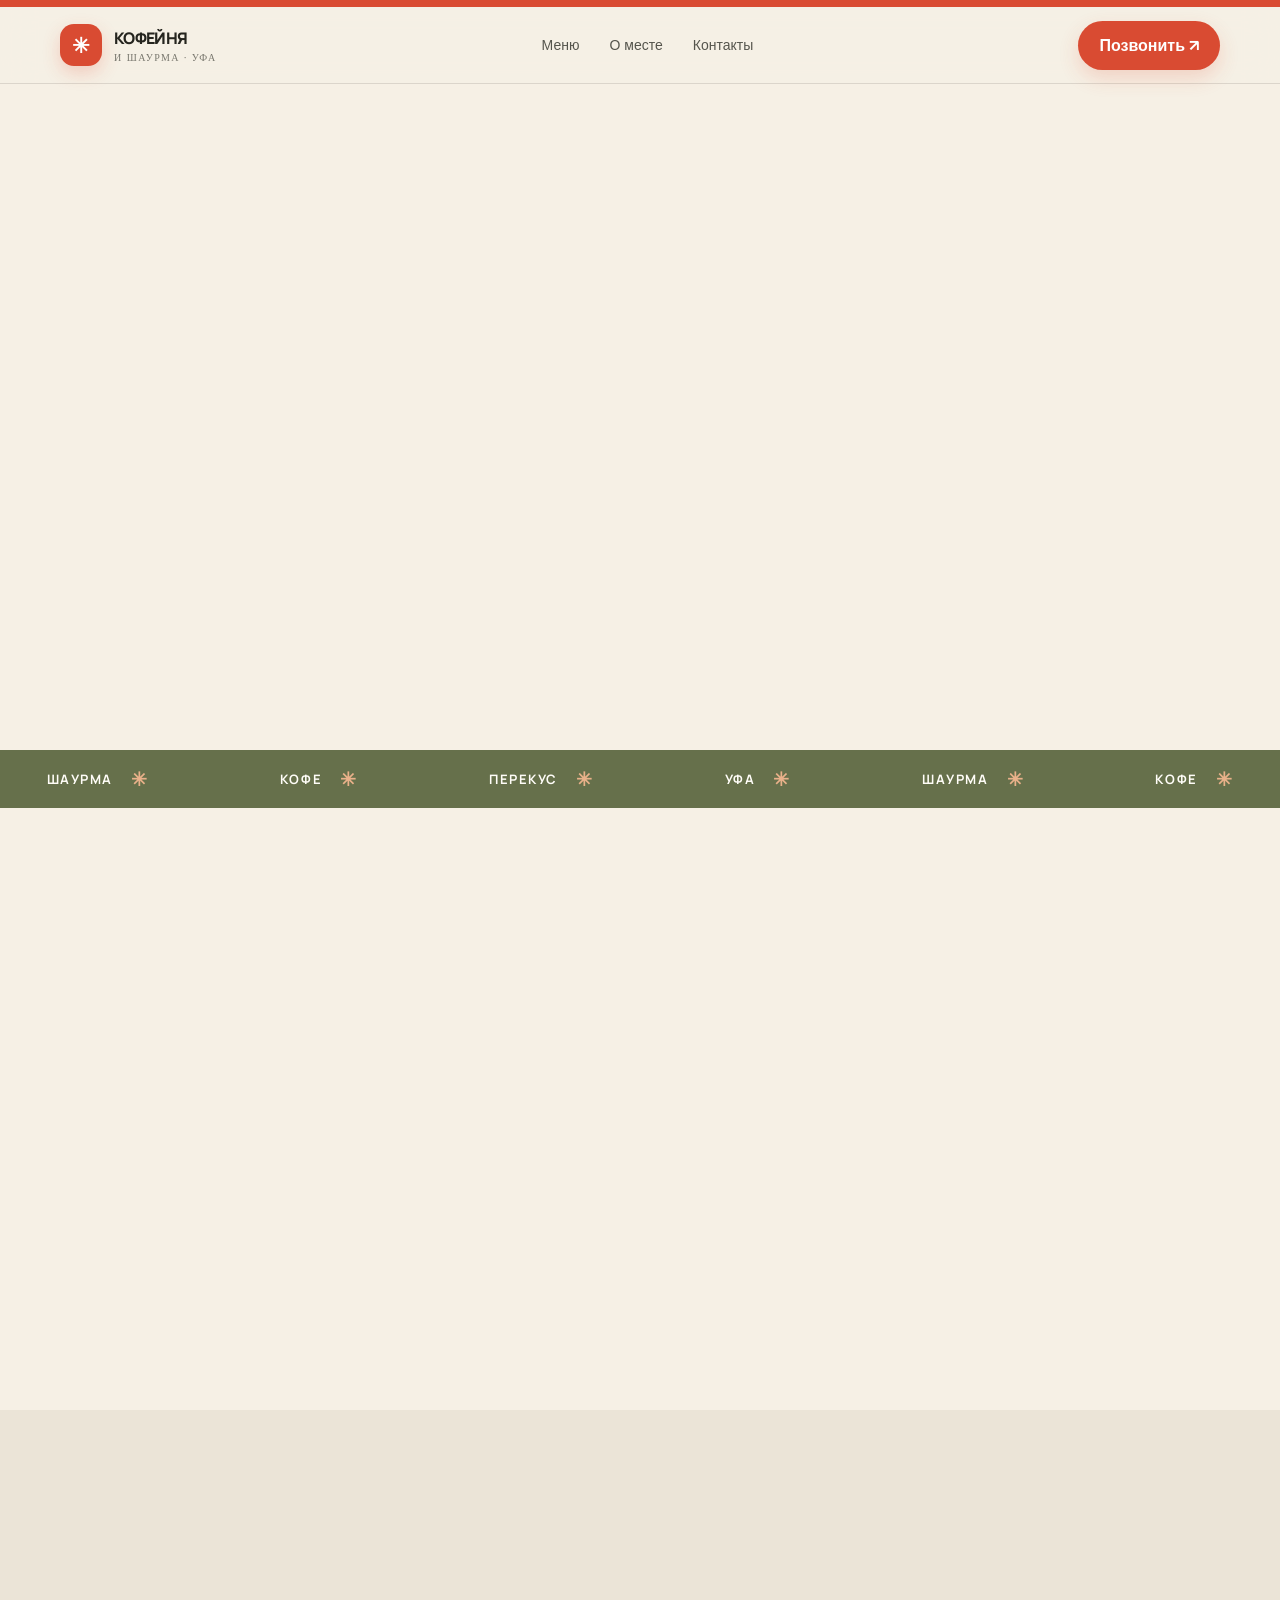
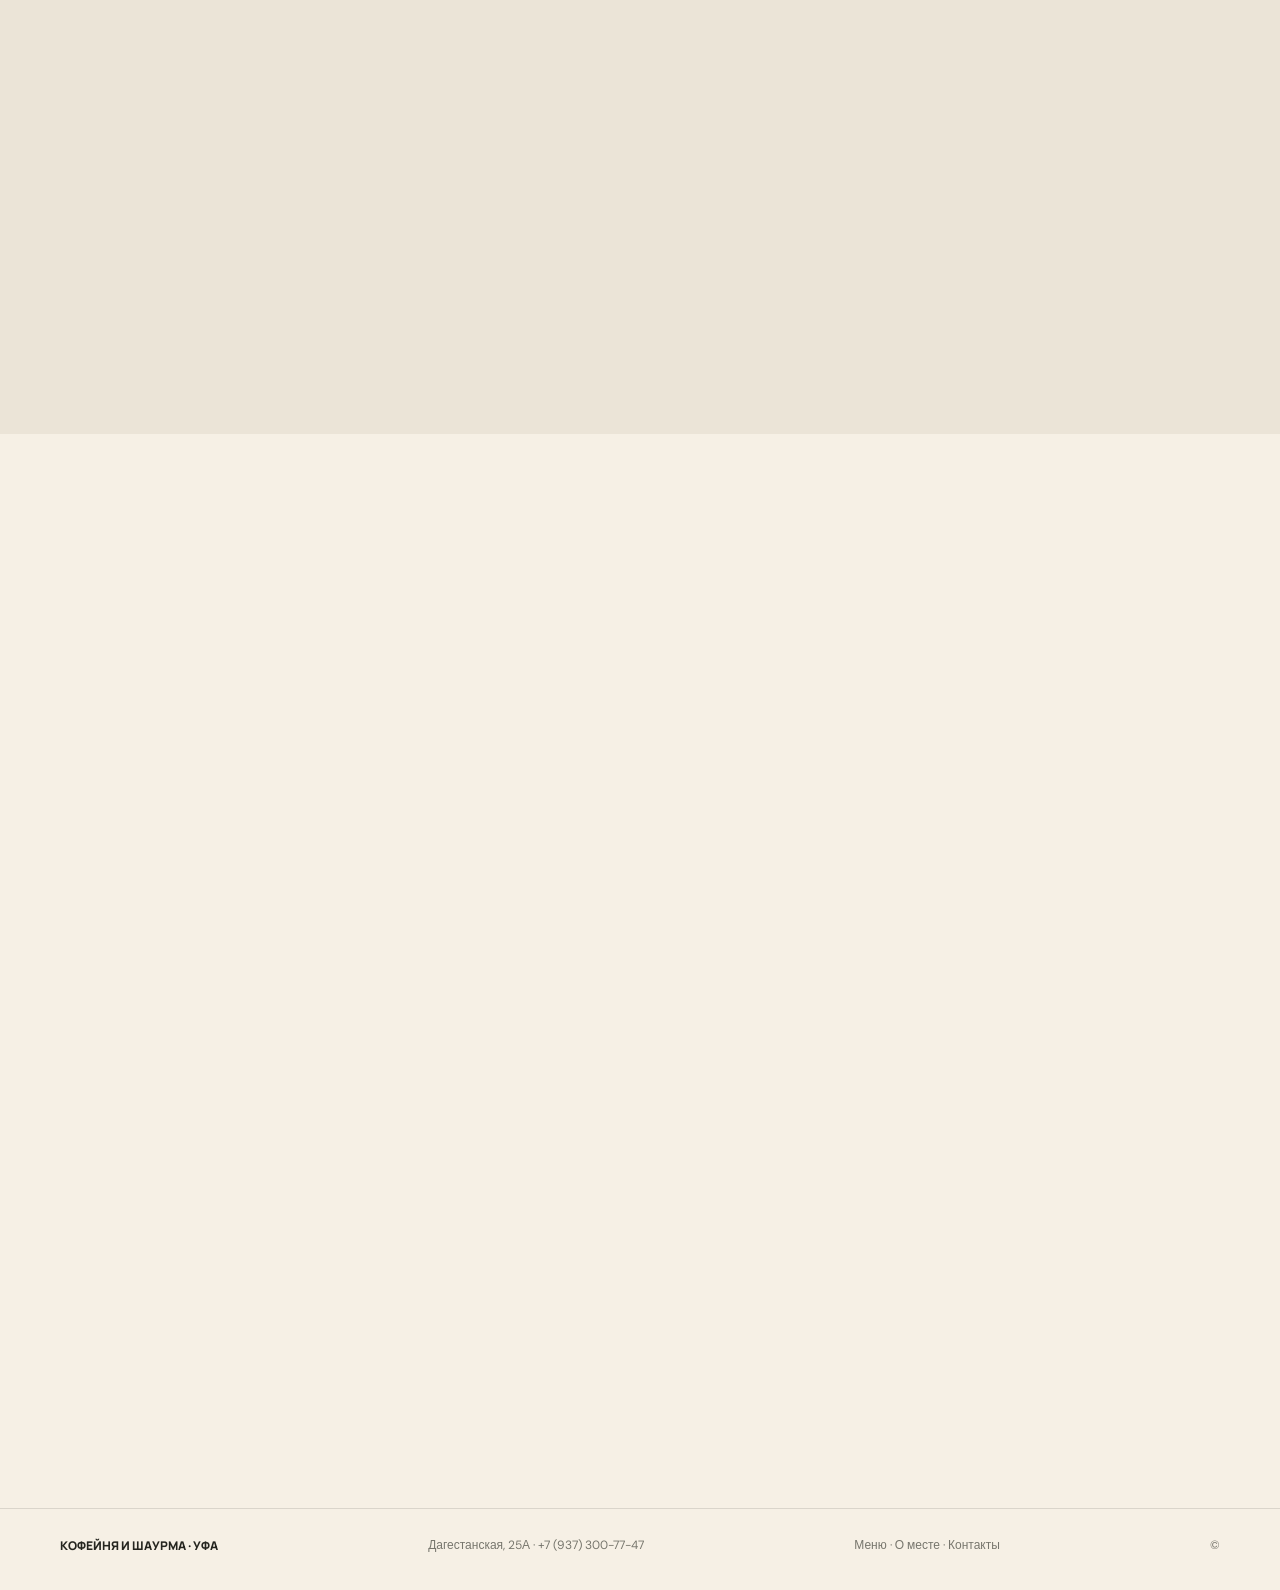
==== index.html @ 4c144374 "Polish homepage navigation and reveal fallback" ====
<!doctype html>
<html lang="ru">
<head>
  <meta charset="utf-8">
  <meta name="viewport" content="width=device-width, initial-scale=1">
  <meta name="theme-color" content="#f6f0e5">
  <meta name="description" content="Кофейня и шаурма в Уфе — Дагестанская улица, 25А. Позвоните, чтобы уточнить меню и сделать заказ.">
  <title>Кофейня и шаурма — Уфа</title>
  <link rel="preconnect" href="https://fonts.googleapis.com">
  <link rel="preconnect" href="https://fonts.gstatic.com" crossorigin>
  <link href="https://fonts.googleapis.com/css2?family=DM+Sans:wght@400;500;600;700&family=Manrope:wght@400;500;600;700;800&display=swap" rel="stylesheet">
  <style>
    :root{--paper:#f6f0e5;--ink:#25251f;--muted:#77766d;--tomato:#d94b32;--tomato-dark:#b93625;--olive:#66704b;--line:rgba(37,37,31,.13);--white:#fffdf8;--shadow:0 24px 70px rgba(48,38,25,.12)}
    *{box-sizing:border-box}html{scroll-behavior:smooth;scroll-padding-top:90px}body{margin:0;background:var(--paper);color:var(--ink);font-family:'DM Sans',sans-serif}a{color:inherit;text-decoration:none}button{font:inherit}.wrap{width:min(1160px,calc(100% - 44px));margin:auto}
    .topline{height:7px;background:var(--tomato)}header{position:sticky;top:0;z-index:20;background:rgba(246,240,229,.9);backdrop-filter:blur(16px);border-bottom:1px solid var(--line)}
    .nav{height:76px;display:flex;align-items:center;justify-content:space-between;gap:24px}.brand{display:flex;align-items:center;gap:12px;font-family:Manrope,sans-serif;font-weight:800;letter-spacing:-.04em}.brandmark{width:42px;height:42px;border-radius:14px;background:var(--tomato);display:grid;place-items:center;color:white;font-size:21px;box-shadow:0 7px 18px #d94b3238}.brand small{display:block;color:var(--muted);font:500 10px 'DM Sans';letter-spacing:.13em;text-transform:uppercase;margin-top:2px}.links{display:flex;gap:30px;color:#55554d;font-size:14px}.links a:hover{color:var(--tomato)}.nav-cta,.btn{display:inline-flex;align-items:center;justify-content:center;gap:10px;border:0;border-radius:999px;background:var(--tomato);color:white;padding:14px 21px;font-weight:700;transition:transform .25s,background .25s,box-shadow .25s;box-shadow:0 8px 20px #d94b3230}.nav-cta:hover,.btn:hover{transform:translateY(-3px);background:var(--tomato-dark);box-shadow:0 13px 26px #d94b3240}
    .hero{padding:76px 0 80px;overflow:hidden}.hero-grid{display:grid;grid-template-columns:1.02fr .98fr;align-items:center;gap:52px}.eyebrow{display:inline-flex;align-items:center;gap:9px;color:var(--olive);font-size:12px;font-weight:700;letter-spacing:.16em;text-transform:uppercase}.eyebrow:before{content:'';width:24px;height:2px;background:var(--olive)}h1,h2,h3{font-family:Manrope,sans-serif;letter-spacing:-.055em}h1{font-size:clamp(46px,6.2vw,78px);line-height:.99;margin:22px 0 22px;max-width:620px}h1 em{font-style:normal;color:var(--tomato)}.lead{font-size:18px;line-height:1.7;color:#68675e;max-width:480px}.hero-actions{display:flex;align-items:center;gap:18px;margin-top:30px;flex-wrap:wrap}.text-link{font-weight:700;border-bottom:1px solid var(--ink);padding:7px 0}.hero-note{display:flex;align-items:center;gap:10px;margin-top:34px;color:var(--muted);font-size:12px}.hero-note span{width:7px;height:7px;background:var(--olive);border-radius:50%}
    .hero-art{position:relative;min-height:510px}.hero-photo{position:absolute;inset:10px 24px 26px 30px;border-radius:42% 42% 25px 25px;overflow:hidden;background:#d9c4a4;box-shadow:var(--shadow)}.hero-photo img{width:100%;height:100%;object-fit:cover;display:block}.photo-overlay{position:absolute;inset:0;background:linear-gradient(180deg,transparent 58%,rgba(30,25,18,.48))}.photo-label{position:absolute;bottom:28px;left:30px;color:white;font-family:Manrope;font-size:22px;font-weight:800}.stamp{position:absolute;right:0;top:38px;width:118px;height:118px;border-radius:50%;background:var(--olive);color:white;display:grid;place-items:center;text-align:center;font-size:12px;line-height:1.35;font-weight:700;transform:rotate(9deg);box-shadow:0 12px 30px #66704b45}.scribble{position:absolute;left:0;bottom:4px;width:130px;height:130px;border:1px solid #d94b3270;border-radius:50%;display:grid;place-items:center;color:var(--tomato);font-family:Manrope;font-size:35px;transform:rotate(-14deg)}
    .ticker{background:var(--olive);color:#fffdf8;overflow:hidden;white-space:nowrap;padding:16px 0;font-family:Manrope;font-size:13px;font-weight:700;letter-spacing:.12em;text-transform:uppercase}.ticker-track{display:flex;justify-content:space-around;gap:38px}.ticker span{display:inline-flex;align-items:center;gap:18px}.ticker b{color:#e9b18a;font-size:19px}
    section{padding:92px 0}.section-head{display:flex;justify-content:space-between;align-items:end;gap:30px;margin-bottom:38px}.section-head h2{font-size:clamp(34px,4vw,52px);line-height:1.05;margin:14px 0 0}.section-head p{max-width:350px;color:var(--muted);line-height:1.65;margin:0}
    .menu-grid{display:grid;grid-template-columns:repeat(3,1fr);gap:18px}.menu-card{background:var(--white);border:1px solid var(--line);border-radius:22px;padding:27px;min-height:235px;position:relative;overflow:hidden;transition:transform .25s,box-shadow .25s}.menu-card:hover{transform:translateY(-6px);box-shadow:var(--shadow)}.menu-icon{width:54px;height:54px;border-radius:18px;display:grid;place-items:center;background:#f3e5d4;color:var(--tomato);font-size:25px}.menu-card:nth-child(2) .menu-icon{background:#e8eadc;color:var(--olive)}.menu-card:nth-child(3) .menu-icon{background:#f5e1d9}.menu-card h3{font-size:24px;margin:23px 0 8px}.menu-card p{color:var(--muted);font-size:14px;line-height:1.6;margin:0;max-width:260px}.menu-card .arrow{position:absolute;right:25px;bottom:25px;color:var(--tomato);font-size:22px}
    .story{background:#ebe4d7}.story-grid{display:grid;grid-template-columns:.9fr 1.1fr;gap:70px;align-items:center}.story-visual{height:440px;position:relative}.story-visual img{width:100%;height:100%;object-fit:cover;border-radius:26px;box-shadow:var(--shadow)}.story-tag{position:absolute;bottom:-18px;right:-18px;background:var(--tomato);color:white;border-radius:18px;padding:19px 22px;font-family:Manrope;font-weight:800;font-size:15px;max-width:190px}.story-copy h2{font-size:clamp(34px,4vw,52px);line-height:1.06;margin:16px 0}.story-copy p{color:#6e6b61;line-height:1.8;font-size:16px}.feature-list{display:grid;grid-template-columns:1fr 1fr;gap:14px;margin-top:28px}.feature{display:flex;gap:10px;align-items:center;font-size:13px;font-weight:700}.feature i{font-style:normal;color:var(--olive);font-size:19px}
    .visit-grid{display:grid;grid-template-columns:1fr 1fr;gap:20px}.visit-card{background:var(--white);border:1px solid var(--line);border-radius:24px;padding:34px}.visit-card h3{font-size:27px;margin:0 0 23px}.contact-line{display:flex;gap:15px;padding:16px 0;border-top:1px solid var(--line);align-items:flex-start}.contact-icon{width:40px;height:40px;border-radius:13px;background:#f3e5d4;display:grid;place-items:center;color:var(--tomato);flex:none}.contact-line small{display:block;color:var(--muted);font-size:11px;text-transform:uppercase;letter-spacing:.12em;margin-bottom:5px}.contact-line strong{font-size:16px}.map-card{background:#e3e1d5;border-radius:24px;min-height:330px;position:relative;overflow:hidden;display:flex;align-items:center;justify-content:center;text-align:center;padding:30px;background-image:linear-gradient(35deg,transparent 48%,#c9cbb9 49%,#c9cbb9 51%,transparent 52%),linear-gradient(120deg,transparent 47%,#c9cbb9 48%,#c9cbb9 50%,transparent 51%);background-size:120px 120px}.map-pin{width:64px;height:64px;border-radius:22px;background:var(--tomato);color:white;display:grid;place-items:center;font-size:27px;margin:0 auto 15px;box-shadow:0 10px 25px #d94b3240}.map-inner{background:#f6f0e5ed;border:1px solid #fff;border-radius:22px;padding:25px;max-width:320px;box-shadow:var(--shadow)}.map-inner p{color:var(--muted);line-height:1.55;font-size:13px}
    .final-cta{padding:0 0 92px}.cta-panel{background:var(--tomato);color:white;border-radius:30px;padding:54px;display:flex;align-items:center;justify-content:space-between;gap:30px;overflow:hidden;position:relative}.cta-panel:after{content:'✳';position:absolute;right:31%;top:-85px;font-size:250px;opacity:.12}.cta-panel h2{font-size:clamp(32px,4vw,48px);line-height:1.05;margin:0 0 12px;max-width:560px}.cta-panel p{margin:0;color:#ffe1d8;line-height:1.6}.cta-panel .btn{background:var(--paper);color:var(--ink);box-shadow:none;white-space:nowrap;position:relative;z-index:1}.cta-panel .btn:hover{background:white}
    footer{border-top:1px solid var(--line);padding:28px 0 36px;color:var(--muted);font-size:12px}.footer-row{display:flex;justify-content:space-between;gap:20px;align-items:center}.footer-brand{font-family:Manrope;font-weight:800;color:var(--ink)}
    .reveal{opacity:0;transform:translateY(22px);transition:opacity .7s ease,transform .7s cubic-bezier(.2,.7,.2,1)}.reveal.visible{opacity:1;transform:none}
    @media(max-width:850px){.links{display:none}.hero{padding:50px 0}.hero-grid,.story-grid{grid-template-columns:1fr;gap:34px}.hero-art{min-height:430px}.hero-photo{inset:0 22px 20px}.stamp{right:0}.story-visual{height:350px;margin-right:18px}.section-head{align-items:flex-start;flex-direction:column}.menu-grid{grid-template-columns:1fr 1fr}.visit-grid{grid-template-columns:1fr}.cta-panel{padding:38px;align-items:flex-start;flex-direction:column}}
    @media(max-width:540px){.wrap{width:min(100% - 30px,1160px)}.nav{height:66px}.brandmark{width:38px;height:38px}.nav-cta{padding:11px 15px;font-size:12px}.hero{padding:42px 0 54px}h1{font-size:48px}.lead{font-size:16px}.hero-art{min-height:340px}.stamp{width:90px;height:90px;font-size:10px}.scribble{width:90px;height:90px;font-size:27px}.ticker-track{justify-content:flex-start;padding-left:20px}.ticker span{margin-right:28px}section{padding:66px 0}.menu-grid{grid-template-columns:1fr}.menu-card{min-height:205px}.story-visual{height:290px}.feature-list{grid-template-columns:1fr}.visit-card{padding:25px}.cta-panel{padding:30px 24px}.footer-row{align-items:flex-start;flex-direction:column}}
    @media(prefers-reduced-motion:reduce){html{scroll-behavior:auto}*,*:before,*:after{transition:none!important;animation:none!important}.reveal{opacity:1;transform:none}}
  </style>
</head>
<body>
  <div class="topline"></div>
  <header>
    <div class="wrap nav">
      <a class="brand" href="#top" aria-label="На главную"><span class="brandmark">✳</span><span>КОФЕЙНЯ<br><small>и шаурма · Уфа</small></span></a>
      <nav class="links" aria-label="Основная навигация"><a href="menu.html">Меню</a><a href="about.html">О месте</a><a href="contacts.html">Контакты</a></nav>
      <a class="nav-cta" href="tel:+79373007747">Позвонить ↗</a>
    </div>
  </header>
  <main id="top">
    <section class="hero">
      <div class="wrap hero-grid">
        <div class="reveal">
          <span class="eyebrow">Уфа · Дагестанская, 25А</span>
          <h1>Горячая шаурма.<br><em>Любимый</em> кофе.</h1>
          <p class="lead">Место, куда можно заглянуть за сытным перекусом и чашкой кофе. Заглядывайте по пути — будем рады вам.</p>
          <div class="hero-actions"><a class="btn" href="tel:+79373007747">Связаться с нами <span>↗</span></a><a class="text-link" href="#contacts">Как нас найти</a></div>
          <div class="hero-note"><span></span> Дагестанская улица, 25А · Уфа</div>
        </div>
        <div class="hero-art reveal">
          <div class="hero-photo"><img src="https://images.unsplash.com/photo-1529006557810-274b9b2fc783?auto=format&fit=crop&w=1100&q=85" alt="Шаурма с овощами и соусом" fetchpriority="high"><div class="photo-overlay"></div><div class="photo-label">Вкусный перерыв начинается здесь</div></div>
          <div class="stamp">ЗАГЛЯНИТЕ<br>НА ПЕРЕКУС<br>✳</div><div class="scribble">ммм!</div>
        </div>
      </div>
    </section>
    <div class="ticker"><div class="ticker-track"><span>Шаурма <b>✳</b></span><span>Кофе <b>✳</b></span><span>Перекус <b>✳</b></span><span>Уфа <b>✳</b></span><span>Шаурма <b>✳</b></span><span>Кофе <b>✳</b></span></div></div>
    <section id="menu">
      <div class="wrap">
        <div class="section-head reveal"><div><span class="eyebrow">Что найдёте у нас</span><h2>Для вкусной<br>паузы в дне</h2></div><p>Здесь можно познакомиться с основными направлениями. Актуальное меню и цены лучше уточнить по телефону.</p></div>
        <div class="menu-grid">
          <article class="menu-card reveal"><div class="menu-icon">🌯</div><h3>Шаурма</h3><p>Сытный перекус, когда хочется чего-то горячего и основательного.</p><span class="arrow">↗</span></article>
          <article class="menu-card reveal"><div class="menu-icon">☕</div><h3>Кофе</h3><p>Кофейная пауза по дороге на работу, учёбу или домой.</p><span class="arrow">↗</span></article>
          <article class="menu-card reveal"><div class="menu-icon">🥤</div><h3>Напитки</h3><p>Дополните перекус напитком. Наличие и ассортимент уточняйте.</p><span class="arrow">↗</span></article>
        </div>
      </div>
    </section>
    <section class="story" id="about">
      <div class="wrap story-grid">
        <div class="story-visual reveal"><img src="https://images.unsplash.com/photo-1495474472287-4d71bcdd2085?auto=format&fit=crop&w=1000&q=85" alt="Кофе и уютная кофейная атмосфера" loading="lazy"><div class="story-tag">Небольшая пауза — большое удовольствие</div></div>
        <div class="story-copy reveal"><span class="eyebrow">Рядом с вами</span><h2>Забегайте<br>на минутку</h2><p>Мы находимся на Дагестанской улице в Уфе. Можно позвонить заранее, уточнить наличие блюд и напитков, а затем заглянуть за заказом.</p><div class="feature-list"><div class="feature"><i>✳</i> Удобное расположение</div><div class="feature"><i>✳</i> Шаурма и кофе</div><div class="feature"><i>✳</i> Можно позвонить</div><div class="feature"><i>✳</i> Уфа, Дагестанская</div></div></div>
      </div>
    </section>
    <section id="contacts">
      <div class="wrap">
        <div class="section-head reveal"><div><span class="eyebrow">Ждём вас</span><h2>Найти нас<br>несложно</h2></div><p>Сохраните адрес или позвоните — подскажем по меню и ответим на вопросы.</p></div>
        <div class="visit-grid">
          <div class="visit-card reveal"><h3>Контакты</h3>
            <div class="contact-line"><div class="contact-icon">⌖</div><div><small>Адрес</small><strong>Уфа, ул. Дагестанская, 25А</strong></div></div>
            <div class="contact-line"><div class="contact-icon">☎</div><div><small>Телефон</small><strong><a href="tel:+79373007747">+7 (937) 300-77-47</a></strong></div></div>
            <div class="contact-line"><div class="contact-icon">◷</div><div><small>График работы</small><strong>Уточняйте по телефону</strong></div></div>
            <a class="btn" style="margin-top:22px" href="tel:+79373007747">Позвонить сейчас ↗</a>
          </div>
          <div class="map-card reveal"><div class="map-inner"><div class="map-pin">⌖</div><h3 style="margin:0;font:800 21px Manrope">Мы на Дагестанской</h3><p>Уфа, улица Дагестанская, 25А</p><a class="text-link" href="https://yandex.ru/maps/?text=%D0%A3%D1%84%D0%B0%2C%20%D1%83%D0%BB%D0%B8%D1%86%D0%B0%20%D0%94%D0%B0%D0%B3%D0%B5%D1%81%D1%82%D0%B0%D0%BD%D1%81%D0%BA%D0%B0%D1%8F%2C%2025%D0%90" target="_blank" rel="noopener">Построить маршрут ↗</a></div></div>
        </div>
      </div>
    </section>
    <div class="final-cta"><div class="wrap"><div class="cta-panel reveal"><div><h2>Будем рады видеть вас!</h2><p>Позвоните, чтобы уточнить меню и детали заказа.</p></div><a class="btn" href="tel:+79373007747">+7 (937) 300-77-47 ↗</a></div></div></div>
  </main>
  <footer><div class="wrap footer-row"><div class="footer-brand">КОФЕЙНЯ И ШАУРМА · УФА</div><div>Дагестанская, 25А · <a href="tel:+79373007747">+7 (937) 300-77-47</a></div><div><a href="menu.html">Меню</a> · <a href="about.html">О месте</a> · <a href="contacts.html">Контакты</a></div><div>© <span id="year"></span></div></div></footer>
  <script>
    document.getElementById('year').textContent = new Date().getFullYear();
    if (!('IntersectionObserver' in window)) document.querySelectorAll('.reveal').forEach(el=>el.classList.add('visible'));
    const observer = 'IntersectionObserver' in window ? new IntersectionObserver(entries => entries.forEach(entry => { if(entry.isIntersecting){entry.target.classList.add('visible');observer.unobserve(entry.target)}}),{threshold:.12});
    document.querySelectorAll('.reveal').forEach(el=>observer.observe(el));
  </script>
</body>
</html>
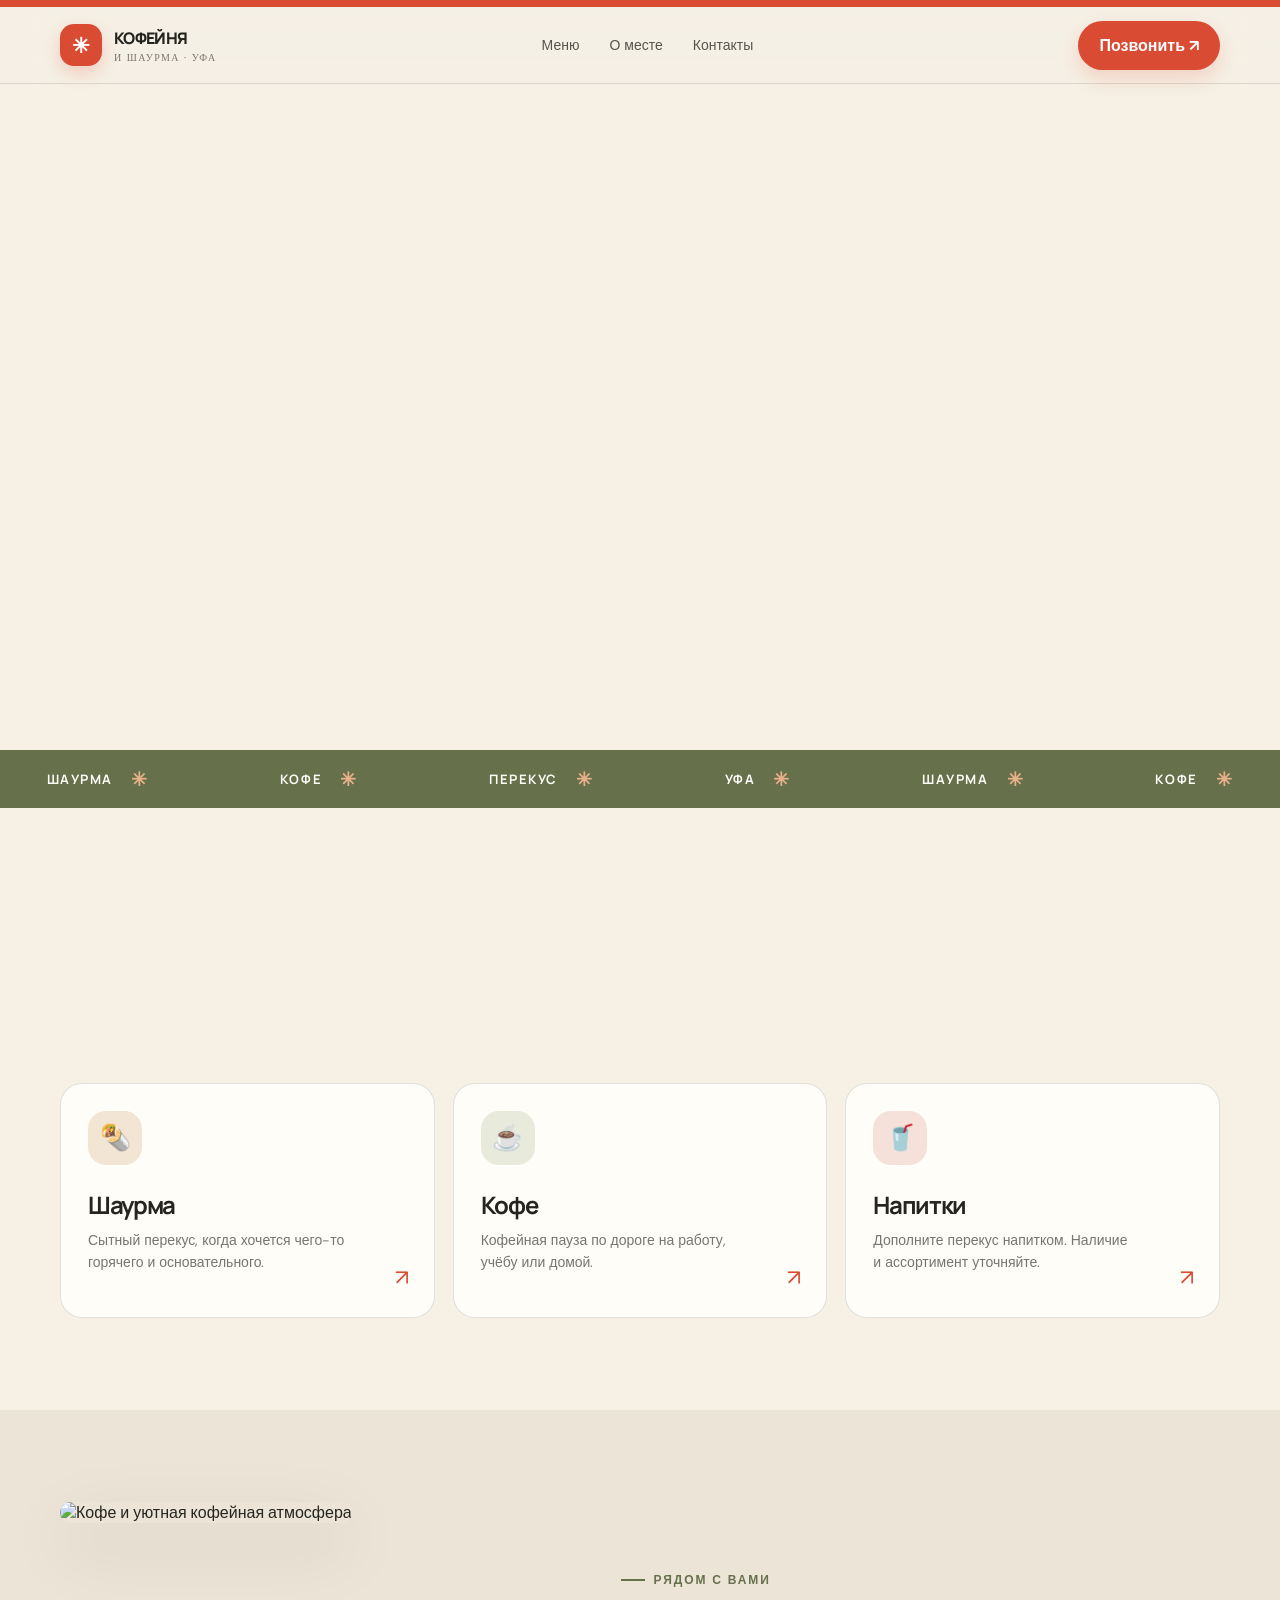
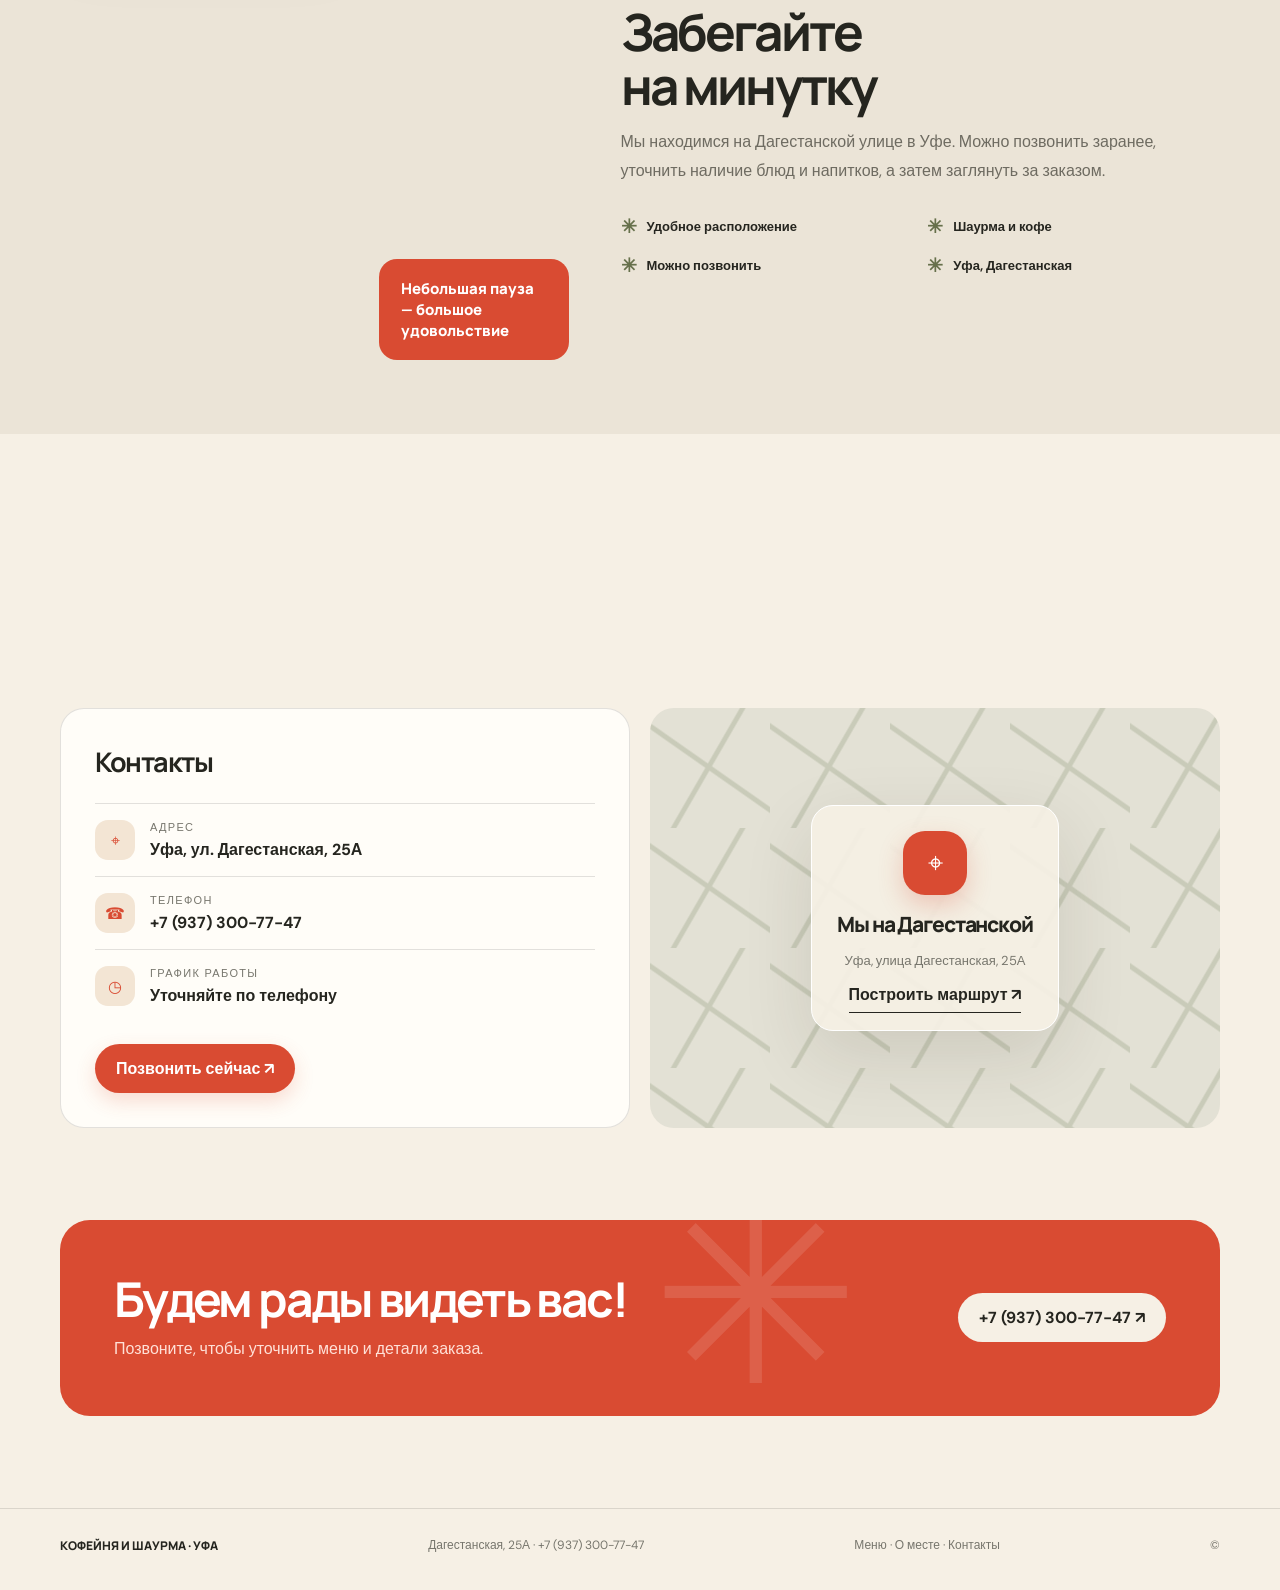
==== commit 0f83755d: "Polish page motion and interactions" ====
--- a/index.html
+++ b/index.html
@@ -3,7 +3,7 @@
 <head>
   <meta charset="utf-8">
   <meta name="viewport" content="width=device-width, initial-scale=1">
-  <meta name="theme-color" content="#f6f0e5">
+  <meta name="theme-color" content="#f6f0e5"><link rel="icon" type="image/svg+xml" href="favicon.svg">
   <meta name="description" content="Кофейня и шаурма в Уфе — Дагестанская улица, 25А. Позвоните, чтобы уточнить меню и сделать заказ.">
   <title>Кофейня и шаурма — Уфа</title>
   <link rel="preconnect" href="https://fonts.googleapis.com">
@@ -28,7 +28,7 @@
     @media(max-width:540px){.wrap{width:min(100% - 30px,1160px)}.nav{height:66px}.brandmark{width:38px;height:38px}.nav-cta{padding:11px 15px;font-size:12px}.hero{padding:42px 0 54px}h1{font-size:48px}.lead{font-size:16px}.hero-art{min-height:340px}.stamp{width:90px;height:90px;font-size:10px}.scribble{width:90px;height:90px;font-size:27px}.ticker-track{justify-content:flex-start;padding-left:20px}.ticker span{margin-right:28px}section{padding:66px 0}.menu-grid{grid-template-columns:1fr}.menu-card{min-height:205px}.story-visual{height:290px}.feature-list{grid-template-columns:1fr}.visit-card{padding:25px}.cta-panel{padding:30px 24px}.footer-row{align-items:flex-start;flex-direction:column}}
     @media(prefers-reduced-motion:reduce){html{scroll-behavior:auto}*,*:before,*:after{transition:none!important;animation:none!important}.reveal{opacity:1;transform:none}}
   </style>
-</head>
+<style>.reading-progress{position:fixed;z-index:100;left:0;top:0;width:100%;height:3px;background:var(--tomato);transform:scaleX(0);transform-origin:left center;pointer-events:none}.motion-reveal{opacity:0;transform:translateY(26px);transition:opacity .85s cubic-bezier(.2,.7,.2,1),transform .85s cubic-bezier(.2,.7,.2,1)}.motion-reveal.motion-in{opacity:1;transform:translateY(0)}.menu-card,.visit-card,.info-panel{transform:perspective(900px) rotateX(var(--tilt-x,0deg)) rotateY(var(--tilt-y,0deg));transition:transform .35s ease,box-shadow .35s ease}.hero-photo img,.story-visual img{transition:transform 1.2s cubic-bezier(.2,.7,.2,1)}.hero-photo:hover img,.story-visual:hover img{transform:scale(1.045)}.ticker-track{animation:ticker-drift 28s linear infinite}.ticker:hover .ticker-track{animation-play-state:paused}@keyframes ticker-drift{from{transform:translateX(0)}to{transform:translateX(-18%)}}@media(prefers-reduced-motion:reduce){.reading-progress{display:none}.motion-reveal{opacity:1;transform:none}.ticker-track{animation:none!important}}</style></head>
 <body>
   <div class="topline"></div>
   <header>
@@ -94,5 +94,5 @@
     const observer = 'IntersectionObserver' in window ? new IntersectionObserver(entries => entries.forEach(entry => { if(entry.isIntersecting){entry.target.classList.add('visible');observer.unobserve(entry.target)}}),{threshold:.12});
     document.querySelectorAll('.reveal').forEach(el=>observer.observe(el));
   </script>
-</body>
+<script src="motion.js" defer></script></body>
 </html>
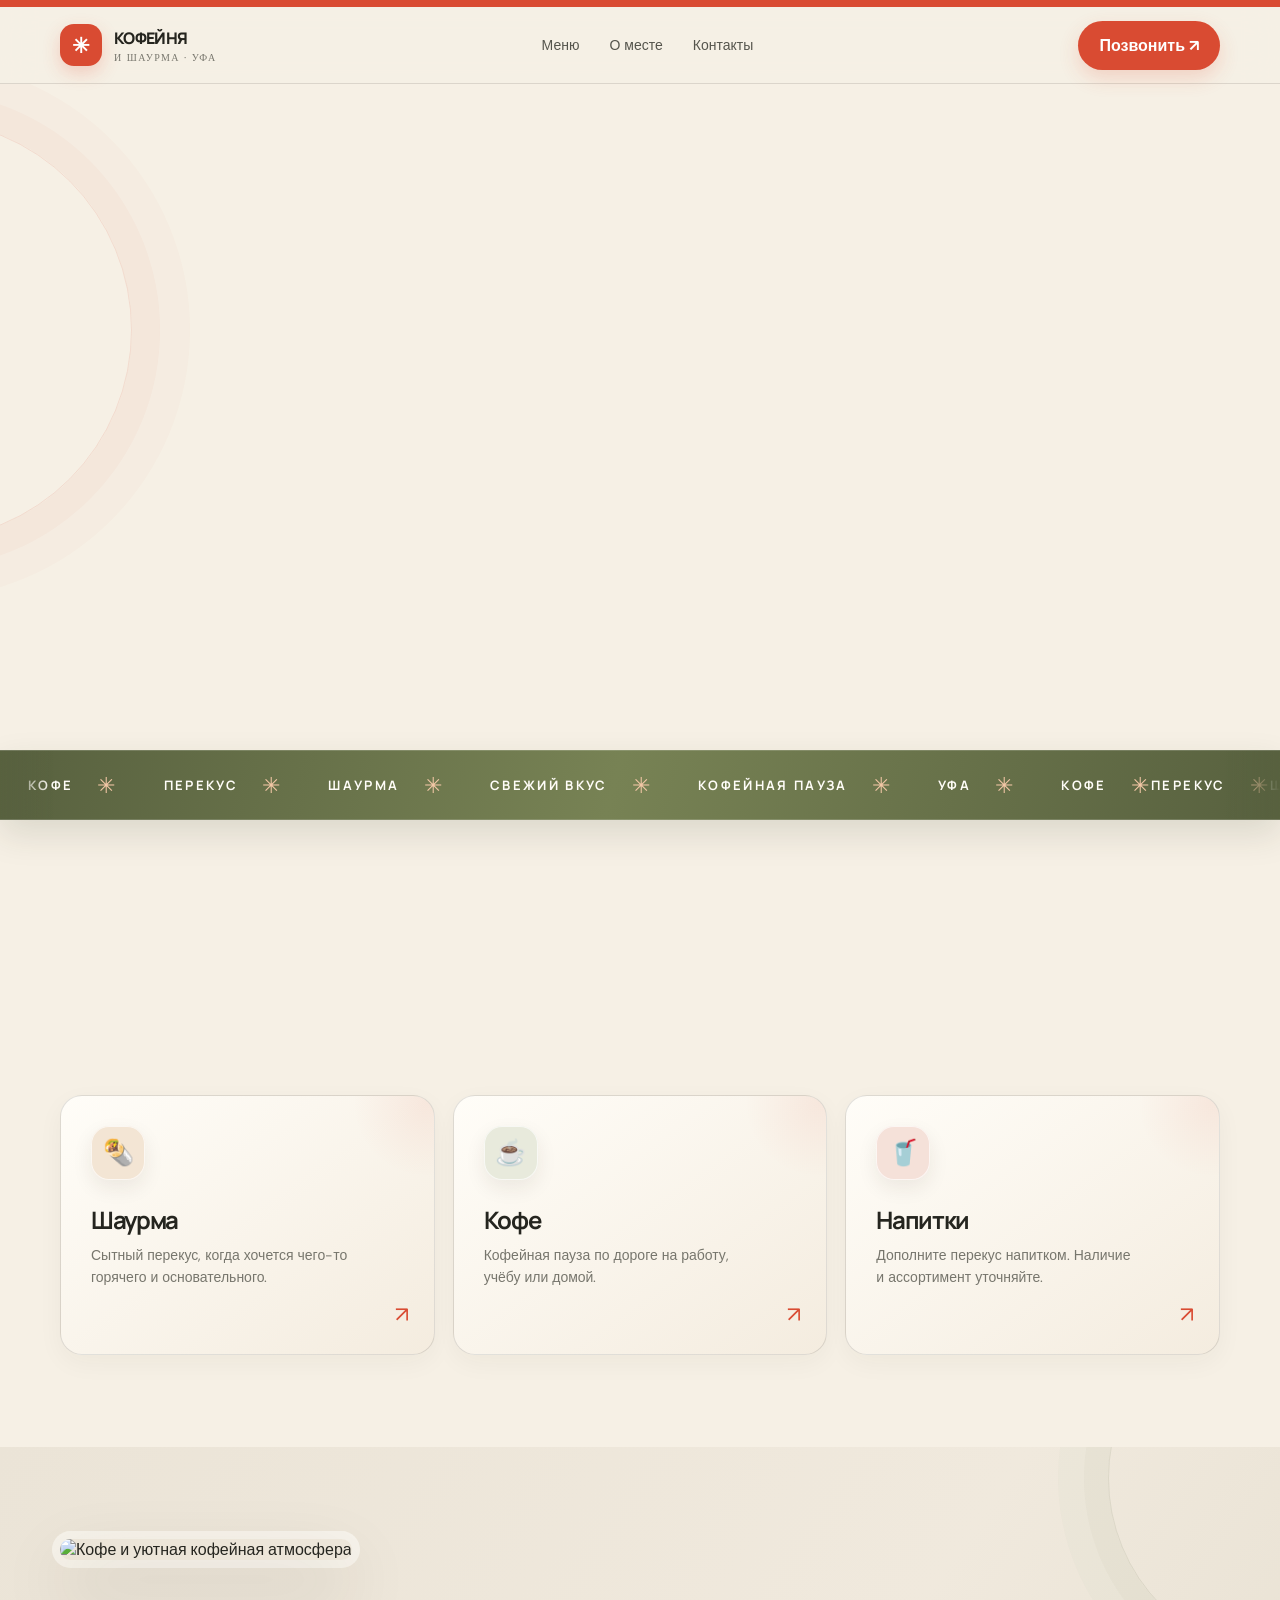
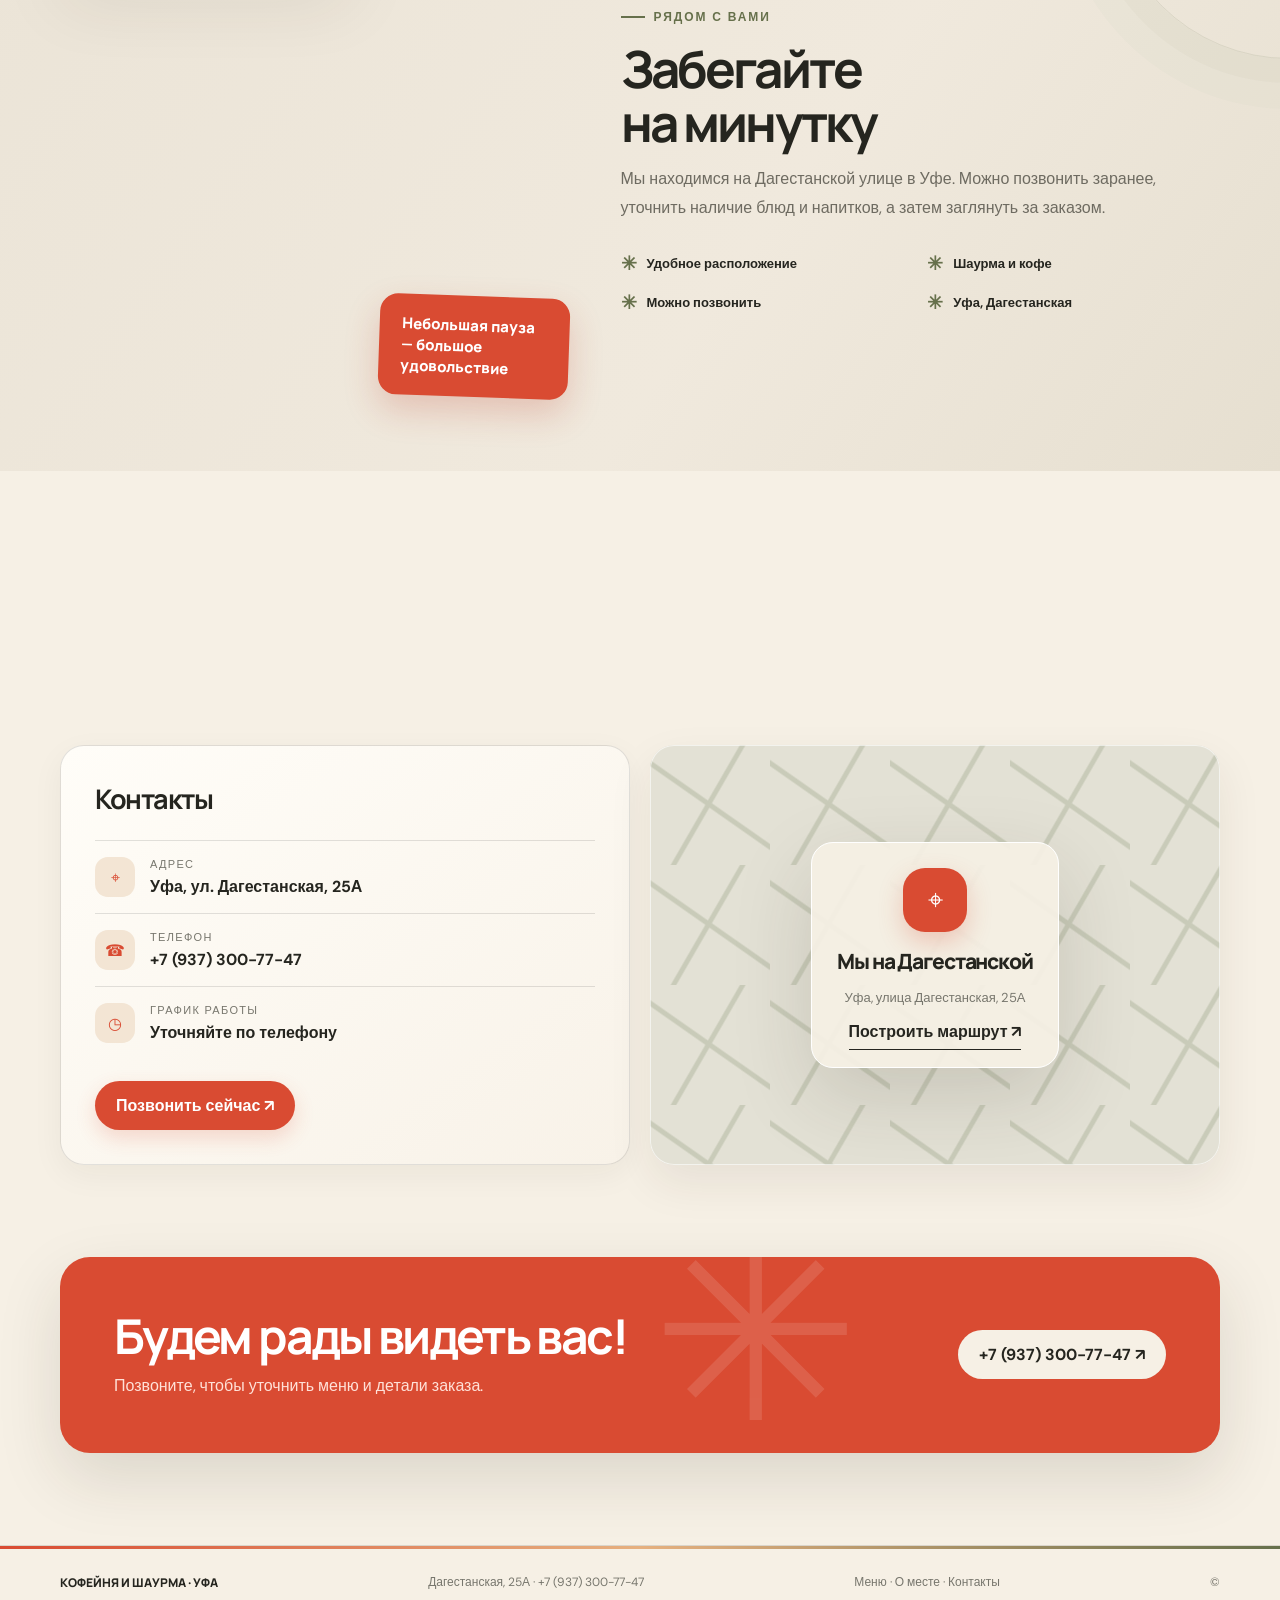
==== commit dbab6536: "Slow seamless coffee shawarma marquee and enrich homepage" ====
--- a/index.html
+++ b/index.html
@@ -28,7 +28,7 @@
     @media(max-width:540px){.wrap{width:min(100% - 30px,1160px)}.nav{height:66px}.brandmark{width:38px;height:38px}.nav-cta{padding:11px 15px;font-size:12px}.hero{padding:42px 0 54px}h1{font-size:48px}.lead{font-size:16px}.hero-art{min-height:340px}.stamp{width:90px;height:90px;font-size:10px}.scribble{width:90px;height:90px;font-size:27px}.ticker-track{justify-content:flex-start;padding-left:20px}.ticker span{margin-right:28px}section{padding:66px 0}.menu-grid{grid-template-columns:1fr}.menu-card{min-height:205px}.story-visual{height:290px}.feature-list{grid-template-columns:1fr}.visit-card{padding:25px}.cta-panel{padding:30px 24px}.footer-row{align-items:flex-start;flex-direction:column}}
     @media(prefers-reduced-motion:reduce){html{scroll-behavior:auto}*,*:before,*:after{transition:none!important;animation:none!important}.reveal{opacity:1;transform:none}}
   </style>
-<style>.reading-progress{position:fixed;z-index:100;left:0;top:0;width:100%;height:3px;background:var(--tomato);transform:scaleX(0);transform-origin:left center;pointer-events:none}.motion-reveal{opacity:0;transform:translateY(26px);transition:opacity .85s cubic-bezier(.2,.7,.2,1),transform .85s cubic-bezier(.2,.7,.2,1)}.motion-reveal.motion-in{opacity:1;transform:translateY(0)}.menu-card,.visit-card,.info-panel{transform:perspective(900px) rotateX(var(--tilt-x,0deg)) rotateY(var(--tilt-y,0deg));transition:transform .35s ease,box-shadow .35s ease}.hero-photo img,.story-visual img{transition:transform 1.2s cubic-bezier(.2,.7,.2,1)}.hero-photo:hover img,.story-visual:hover img{transform:scale(1.045)}.ticker-track{animation:ticker-drift 28s linear infinite}.ticker:hover .ticker-track{animation-play-state:paused}@keyframes ticker-drift{from{transform:translateX(0)}to{transform:translateX(-18%)}}@media(prefers-reduced-motion:reduce){.reading-progress{display:none}.motion-reveal{opacity:1;transform:none}.ticker-track{animation:none!important}}</style></head>
+<style>.reading-progress{position:fixed;z-index:100;left:0;top:0;width:100%;height:3px;background:var(--tomato);transform:scaleX(0);transform-origin:left center;pointer-events:none}.motion-reveal{opacity:0;transform:translateY(26px);transition:opacity .85s cubic-bezier(.2,.7,.2,1),transform .85s cubic-bezier(.2,.7,.2,1)}.motion-reveal.motion-in{opacity:1;transform:translateY(0)}.menu-card,.visit-card,.info-panel{transform:perspective(900px) rotateX(var(--tilt-x,0deg)) rotateY(var(--tilt-y,0deg));transition:transform .35s ease,box-shadow .35s ease}.hero-photo img,.story-visual img{transition:transform 1.2s cubic-bezier(.2,.7,.2,1)}.hero-photo:hover img,.story-visual:hover img{transform:scale(1.045)}.ticker-track{animation:ticker-drift 28s linear infinite}.ticker:hover .ticker-track{animation-play-state:paused}@keyframes ticker-drift{from{transform:translateX(0)}to{transform:translateX(-18%)}}@media(prefers-reduced-motion:reduce){.reading-progress{display:none}.motion-reveal{opacity:1;transform:none}.ticker-track{animation:none!important}}</style><link rel="stylesheet" href="visual-polish.css"></head>
 <body>
   <div class="topline"></div>
   <header>
@@ -54,7 +54,7 @@
         </div>
       </div>
     </section>
-    <div class="ticker"><div class="ticker-track"><span>Шаурма <b>✳</b></span><span>Кофе <b>✳</b></span><span>Перекус <b>✳</b></span><span>Уфа <b>✳</b></span><span>Шаурма <b>✳</b></span><span>Кофе <b>✳</b></span></div></div>
+    <div class="ticker" aria-label="Кофе, перекус и шаурма"><div class="ticker-track"><span>Кофе <b>✳</b></span><span>Перекус <b>✳</b></span><span>Шаурма <b>✳</b></span><span>Свежий вкус <b>✳</b></span><span>Кофейная пауза <b>✳</b></span><span>Уфа <b>✳</b></span><div class="ticker-copy" aria-hidden="true"><span>Кофе <b>✳</b></span><span>Перекус <b>✳</b></span><span>Шаурма <b>✳</b></span><span>Свежий вкус <b>✳</b></span><span>Кофейная пауза <b>✳</b></span><span>Уфа <b>✳</b></span></div></div></div>
     <section id="menu">
       <div class="wrap">
         <div class="section-head reveal"><div><span class="eyebrow">Что найдёте у нас</span><h2>Для вкусной<br>паузы в дне</h2></div><p>Здесь можно познакомиться с основными направлениями. Актуальное меню и цены лучше уточнить по телефону.</p></div>
--- a/visual-polish.css
+++ b/visual-polish.css
@@ -0,0 +1,31 @@
+/* Visual polish: richer editorial layout without heavy effects */
+:root{--shadow:0 28px 80px rgba(48,38,25,.15)}
+.ticker{position:relative;padding:19px 0;border-top:1px solid rgba(255,255,255,.15);border-bottom:1px solid rgba(255,255,255,.15);background:linear-gradient(105deg,#58613f,#778254 48%,#58613f);box-shadow:0 14px 35px rgba(48,55,33,.13)}
+.ticker:before,.ticker:after{content:"";position:absolute;z-index:2;top:0;bottom:0;width:54px;pointer-events:none}
+.ticker:before{left:0;background:linear-gradient(90deg,#58613f,transparent)}.ticker:after{right:0;background:linear-gradient(270deg,#58613f,transparent)}
+.ticker-track{width:max-content;display:flex;justify-content:flex-start;align-items:center;gap:46px;padding-left:28px;will-change:transform;animation:coffee-marquee 54s linear infinite}
+.ticker-track span{font-size:13px;letter-spacing:.18em;gap:24px}.ticker-track b{color:#f3c7a6;font-size:22px;font-weight:500}
+.ticker:hover .ticker-track{animation-play-state:paused}
+@keyframes coffee-marquee{from{transform:translate3d(0,0,0)}to{transform:translate3d(-50%,0,0)}}
+.hero{position:relative}.hero:before{content:"";position:absolute;width:420px;height:420px;left:-290px;top:35px;border:1px solid #d94b3220;border-radius:50%;box-shadow:0 0 0 28px #d94b3208,0 0 0 58px #d94b3206;pointer-events:none}
+.hero-art:before{content:"";position:absolute;inset:4% 2% 2% 10%;border-radius:48% 48% 28px 28px;background:linear-gradient(145deg,#e4d7bf,#f1e7d5);transform:rotate(5deg);box-shadow:inset 0 0 0 1px #fff8;z-index:-1}
+.hero-photo{box-shadow:0 34px 90px rgba(56,40,22,.2),0 0 0 9px rgba(255,253,248,.5)}
+.stamp{outline:1px solid rgba(255,255,255,.45);outline-offset:-7px}
+.scribble{background:rgba(246,240,229,.75);backdrop-filter:blur(8px)}
+.menu-card{min-height:260px;padding:30px;background:linear-gradient(145deg,#fffdf8,#f4ecdf);box-shadow:0 8px 26px rgba(48,38,25,.045)}
+.menu-card:after{content:"";position:absolute;width:150px;height:150px;right:-68px;top:-68px;border-radius:50%;background:radial-gradient(circle,#d94b3214,transparent 70%);transition:transform .5s}
+.menu-card:hover:after{transform:scale(1.7)}
+.menu-icon{box-shadow:inset 0 0 0 1px rgba(255,255,255,.7),0 8px 20px rgba(48,38,25,.08)}
+.section-head{position:relative}.section-head:after{content:"";height:1px;flex:1;max-width:90px;background:linear-gradient(90deg,#d94b3266,transparent);margin:0 0 8px}
+.story{position:relative;overflow:hidden;background:linear-gradient(125deg,#ebe4d7,#f0e9dd 60%,#e6dfd0)}
+.story:after{content:"";position:absolute;width:360px;height:360px;right:-190px;top:-150px;border:1px solid #66704b22;border-radius:50%;box-shadow:0 0 0 24px #66704b08,0 0 0 50px #66704b06;pointer-events:none}
+.story-visual img{box-shadow:0 30px 70px rgba(48,38,25,.2),0 0 0 8px rgba(255,253,248,.58)}
+.story-tag{box-shadow:0 15px 34px #b9362538;transform:rotate(2deg)}
+.visit-card{box-shadow:0 10px 32px rgba(48,38,25,.05);background:linear-gradient(145deg,#fffdf8,#f8f2e8)}
+.map-card{box-shadow:inset 0 0 0 1px #fff9,0 18px 45px rgba(48,38,25,.08)}
+.final-cta .cta-panel{box-shadow:0 25px 65px rgba(48,38,25,.13)}
+footer{position:relative}footer:before{content:"";position:absolute;top:0;left:0;right:0;height:3px;background:linear-gradient(90deg,var(--tomato),#e6b07f,var(--olive))}
+.food-stage{box-shadow:0 30px 90px rgba(48,38,25,.17),inset 0 0 0 1px #fff8}
+.food-info{position:relative}.food-info:before{content:"";position:absolute;z-index:-1;left:-28px;top:0;width:210px;height:210px;border-radius:50%;background:radial-gradient(circle,#e5d7c222,transparent 70%)}
+@media(max-width:700px){.ticker-track{gap:30px;animation-duration:44s}.ticker:before,.ticker:after{width:24px}.section-head:after{display:none}.hero:before{display:none}}
+@media(prefers-reduced-motion:reduce){.ticker-track{animation:none!important;transform:none!important}}
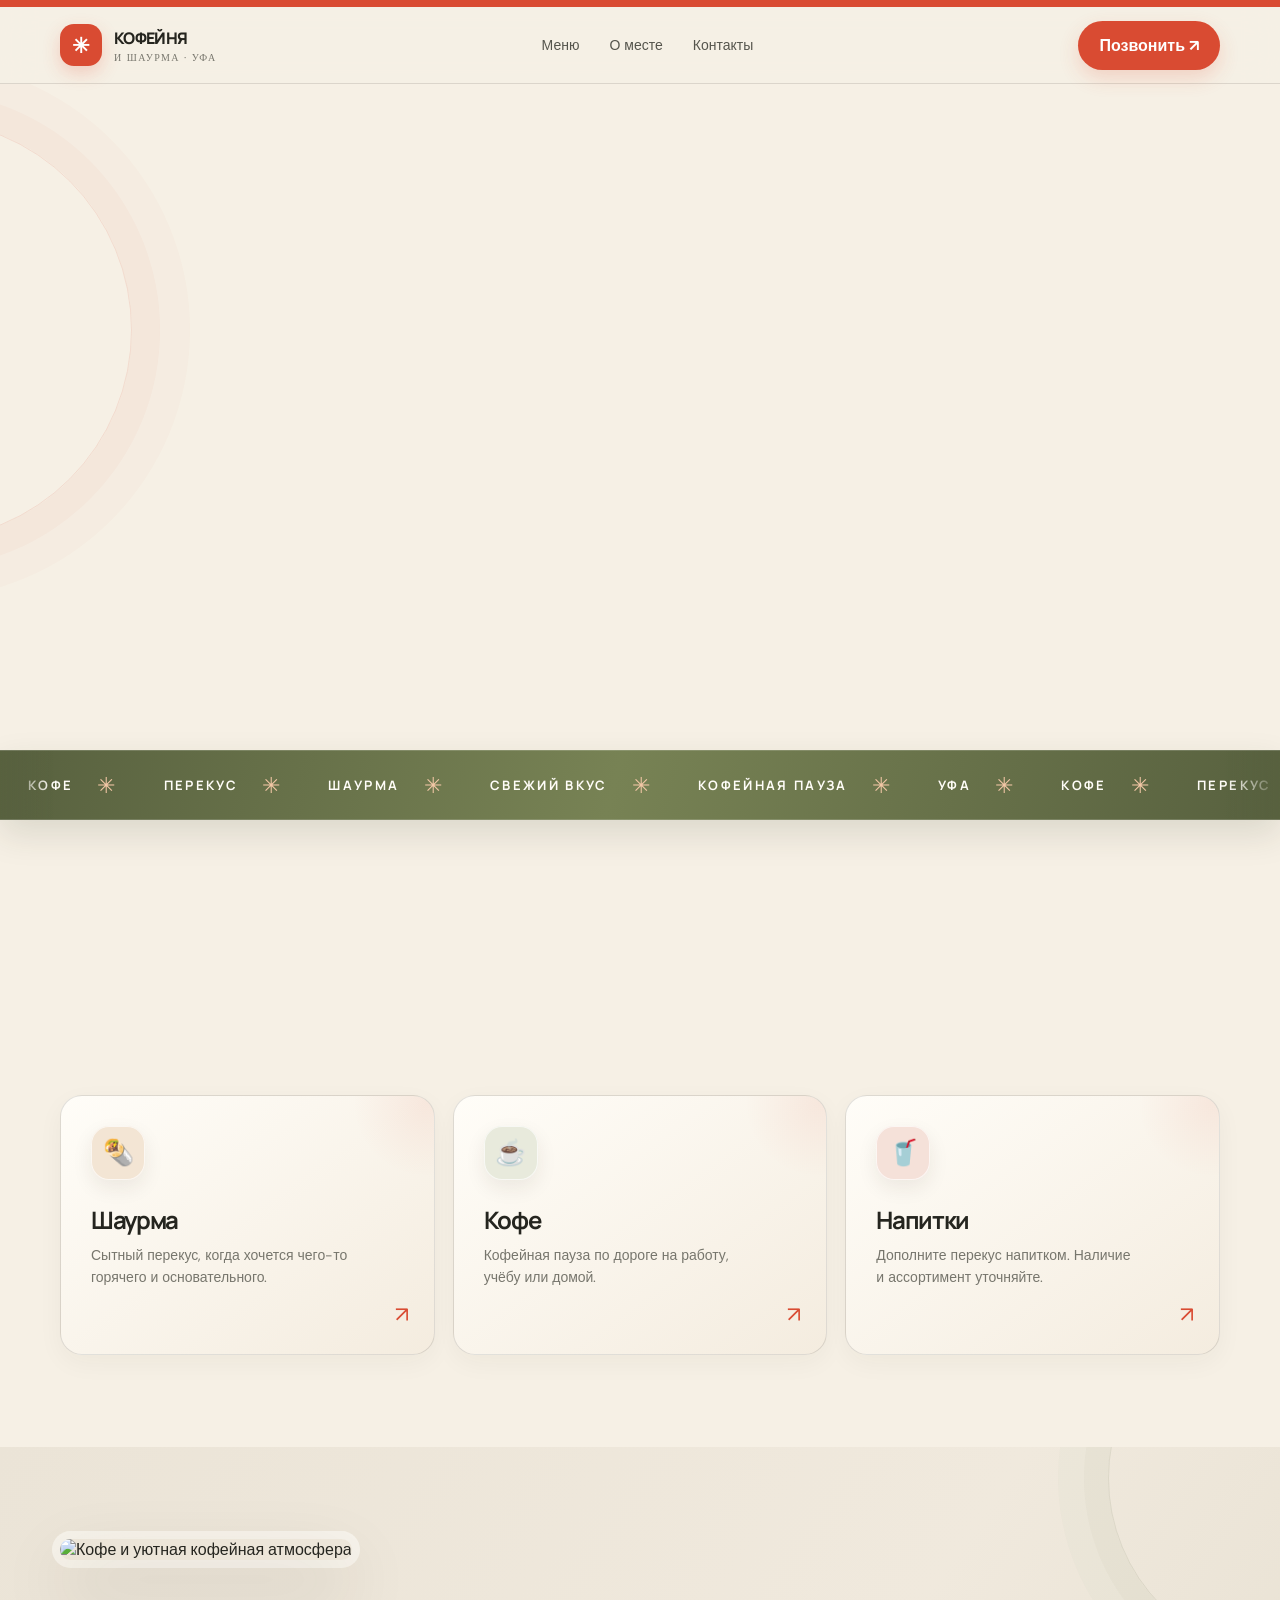
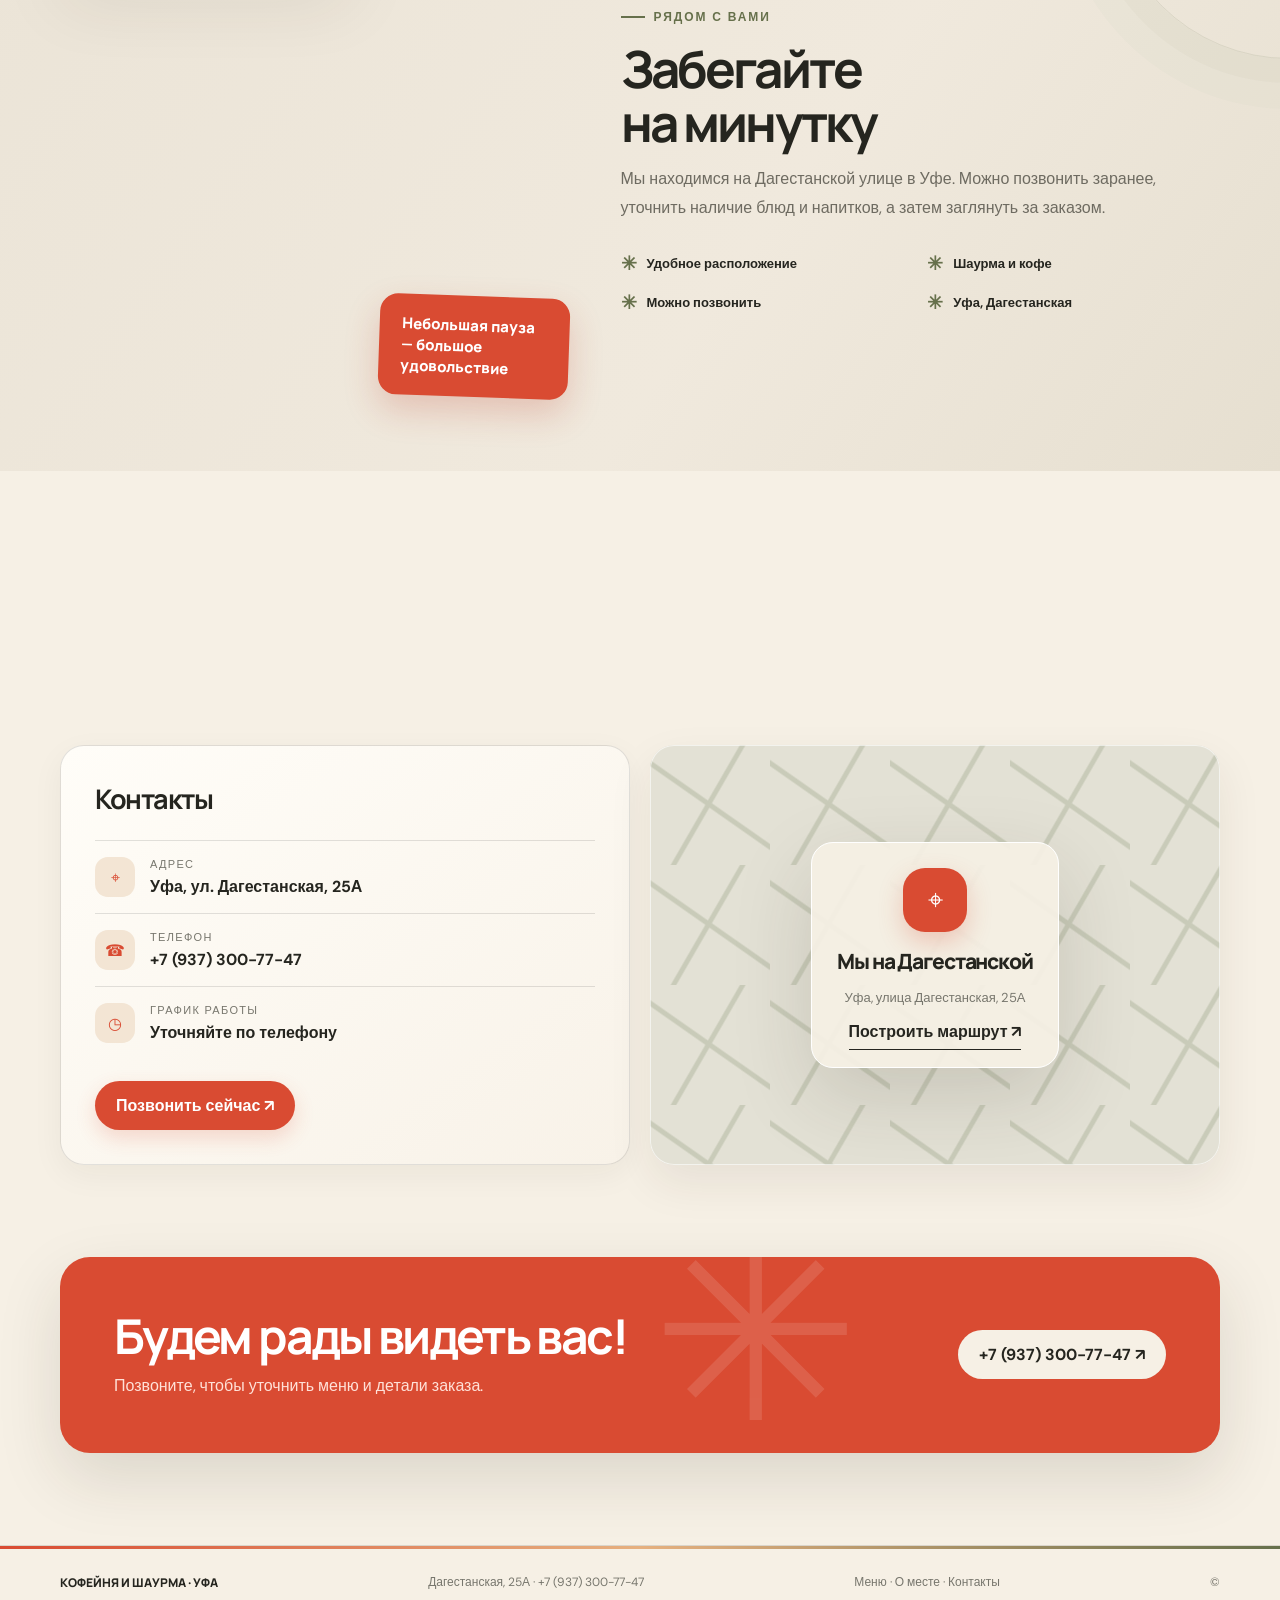
==== commit 724d3855: "Make marquee loop seamless with duplicated flex items" ====
--- a/index.html
+++ b/index.html
@@ -54,7 +54,7 @@
         </div>
       </div>
     </section>
-    <div class="ticker" aria-label="Кофе, перекус и шаурма"><div class="ticker-track"><span>Кофе <b>✳</b></span><span>Перекус <b>✳</b></span><span>Шаурма <b>✳</b></span><span>Свежий вкус <b>✳</b></span><span>Кофейная пауза <b>✳</b></span><span>Уфа <b>✳</b></span><div class="ticker-copy" aria-hidden="true"><span>Кофе <b>✳</b></span><span>Перекус <b>✳</b></span><span>Шаурма <b>✳</b></span><span>Свежий вкус <b>✳</b></span><span>Кофейная пауза <b>✳</b></span><span>Уфа <b>✳</b></span></div></div></div>
+    <div class="ticker" aria-label="Кофе, перекус и шаурма"><div class="ticker-track"><span>Кофе <b>✳</b></span><span>Перекус <b>✳</b></span><span>Шаурма <b>✳</b></span><span>Свежий вкус <b>✳</b></span><span>Кофейная пауза <b>✳</b></span><span>Уфа <b>✳</b></span><span aria-hidden="true">Кофе <b>✳</b></span><span aria-hidden="true">Перекус <b>✳</b></span><span aria-hidden="true">Шаурма <b>✳</b></span><span aria-hidden="true">Свежий вкус <b>✳</b></span><span aria-hidden="true">Кофейная пауза <b>✳</b></span><span aria-hidden="true">Уфа <b>✳</b></span></div></div></div>
     <section id="menu">
       <div class="wrap">
         <div class="section-head reveal"><div><span class="eyebrow">Что найдёте у нас</span><h2>Для вкусной<br>паузы в дне</h2></div><p>Здесь можно познакомиться с основными направлениями. Актуальное меню и цены лучше уточнить по телефону.</p></div>
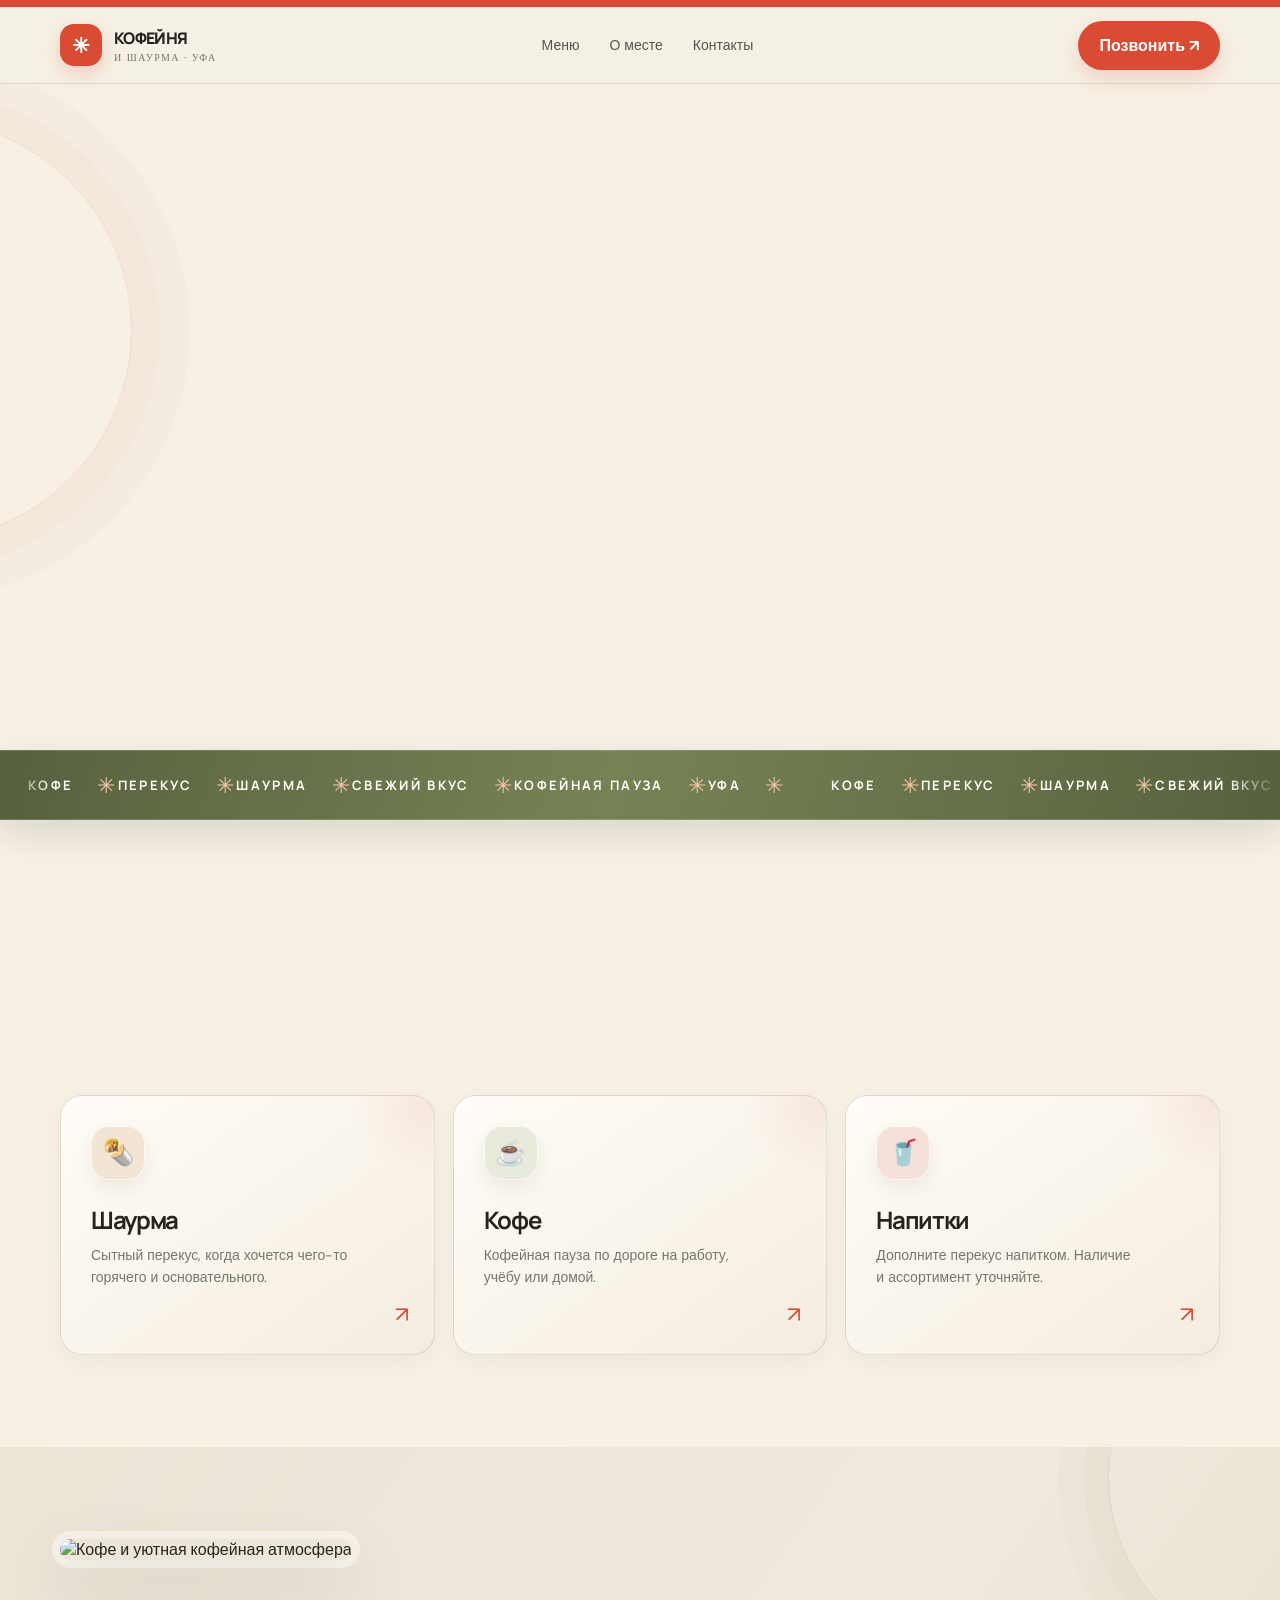
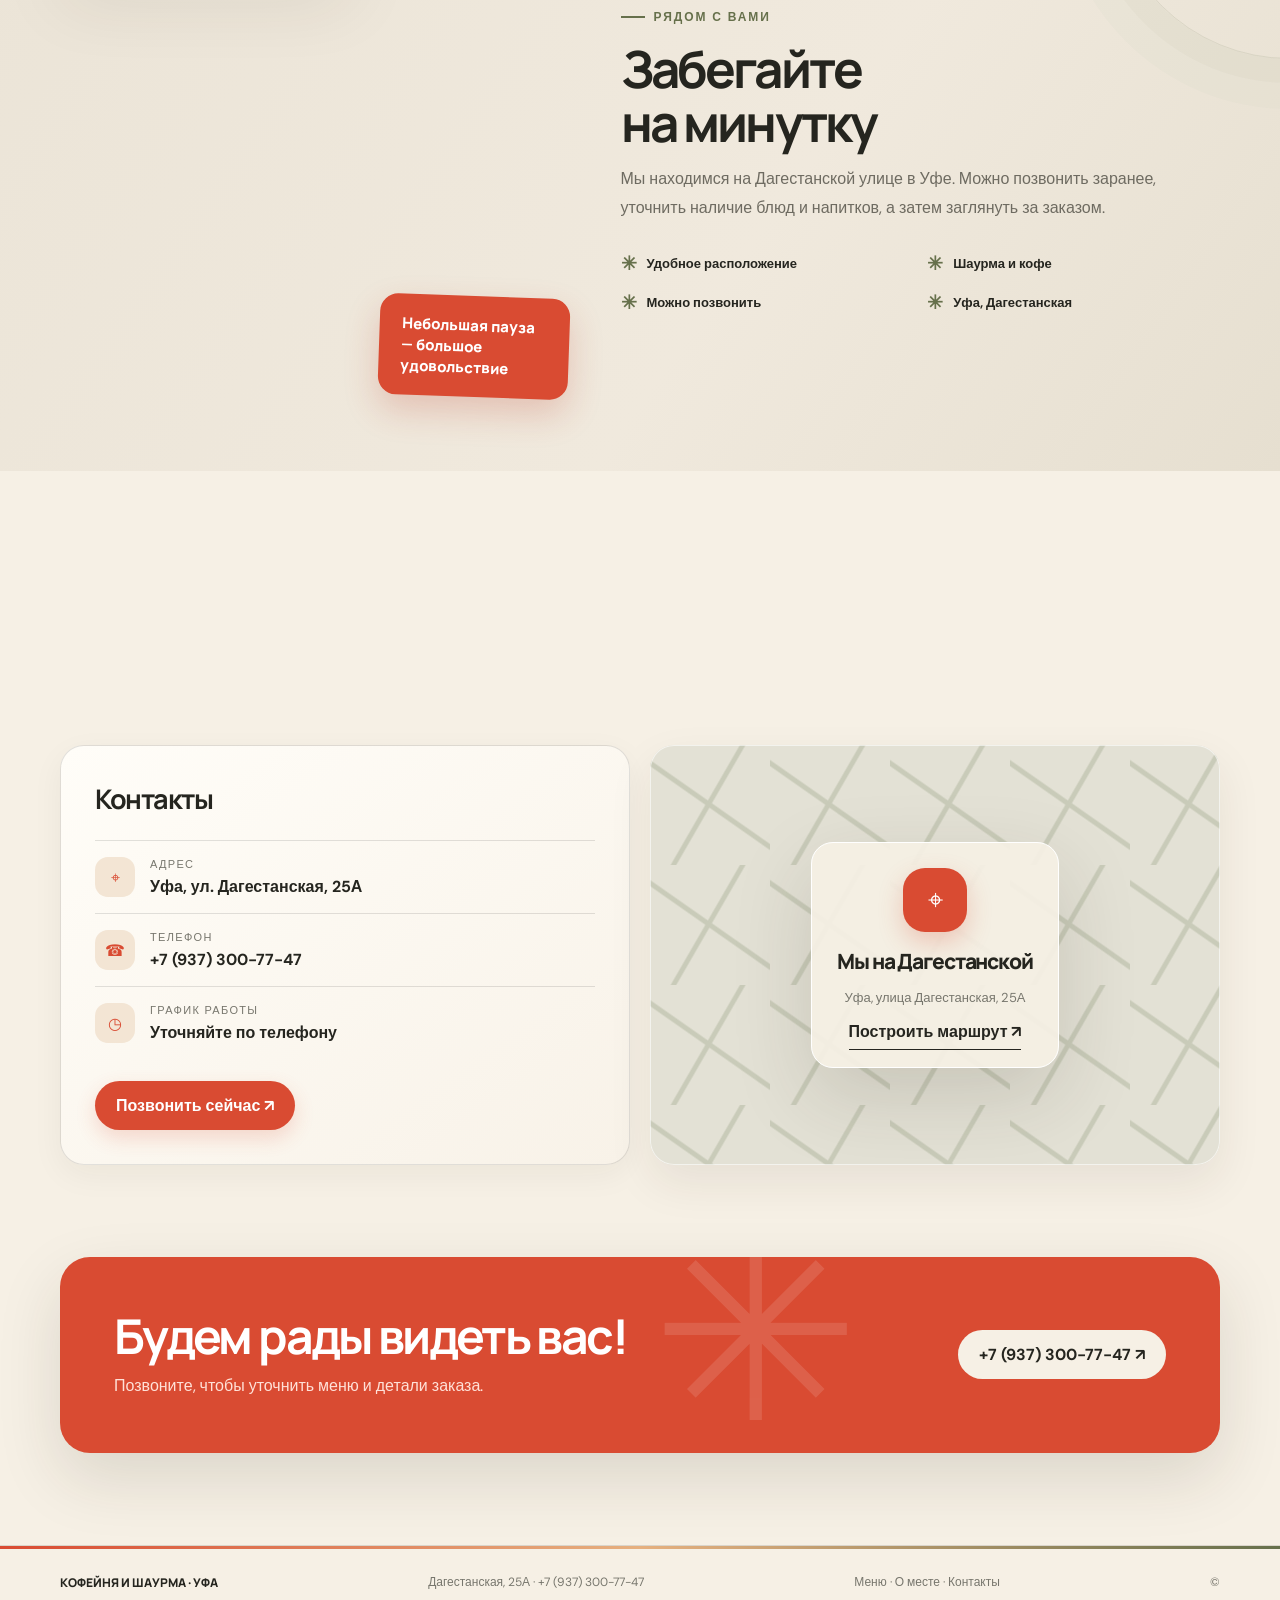
==== commit a2936ba9: "Make seamless marquee loop mathematically continuous" ====
--- a/index.html
+++ b/index.html
@@ -54,7 +54,7 @@
         </div>
       </div>
     </section>
-    <div class="ticker" aria-label="Кофе, перекус и шаурма"><div class="ticker-track"><span>Кофе <b>✳</b></span><span>Перекус <b>✳</b></span><span>Шаурма <b>✳</b></span><span>Свежий вкус <b>✳</b></span><span>Кофейная пауза <b>✳</b></span><span>Уфа <b>✳</b></span><span aria-hidden="true">Кофе <b>✳</b></span><span aria-hidden="true">Перекус <b>✳</b></span><span aria-hidden="true">Шаурма <b>✳</b></span><span aria-hidden="true">Свежий вкус <b>✳</b></span><span aria-hidden="true">Кофейная пауза <b>✳</b></span><span aria-hidden="true">Уфа <b>✳</b></span></div></div></div>
+    <div class="ticker" aria-label="Кофе, перекус и шаурма"><div class="ticker-track"><div class="ticker-group"><span>Кофе <b>✳</b></span><span>Перекус <b>✳</b></span><span>Шаурма <b>✳</b></span><span>Свежий вкус <b>✳</b></span><span>Кофейная пауза <b>✳</b></span><span>Уфа <b>✳</b></span></div><div class="ticker-group" aria-hidden="true"><span>Кофе <b>✳</b></span><span>Перекус <b>✳</b></span><span>Шаурма <b>✳</b></span><span>Свежий вкус <b>✳</b></span><span>Кофейная пауза <b>✳</b></span><span>Уфа <b>✳</b></span></div></div></div></div>
     <section id="menu">
       <div class="wrap">
         <div class="section-head reveal"><div><span class="eyebrow">Что найдёте у нас</span><h2>Для вкусной<br>паузы в дне</h2></div><p>Здесь можно познакомиться с основными направлениями. Актуальное меню и цены лучше уточнить по телефону.</p></div>
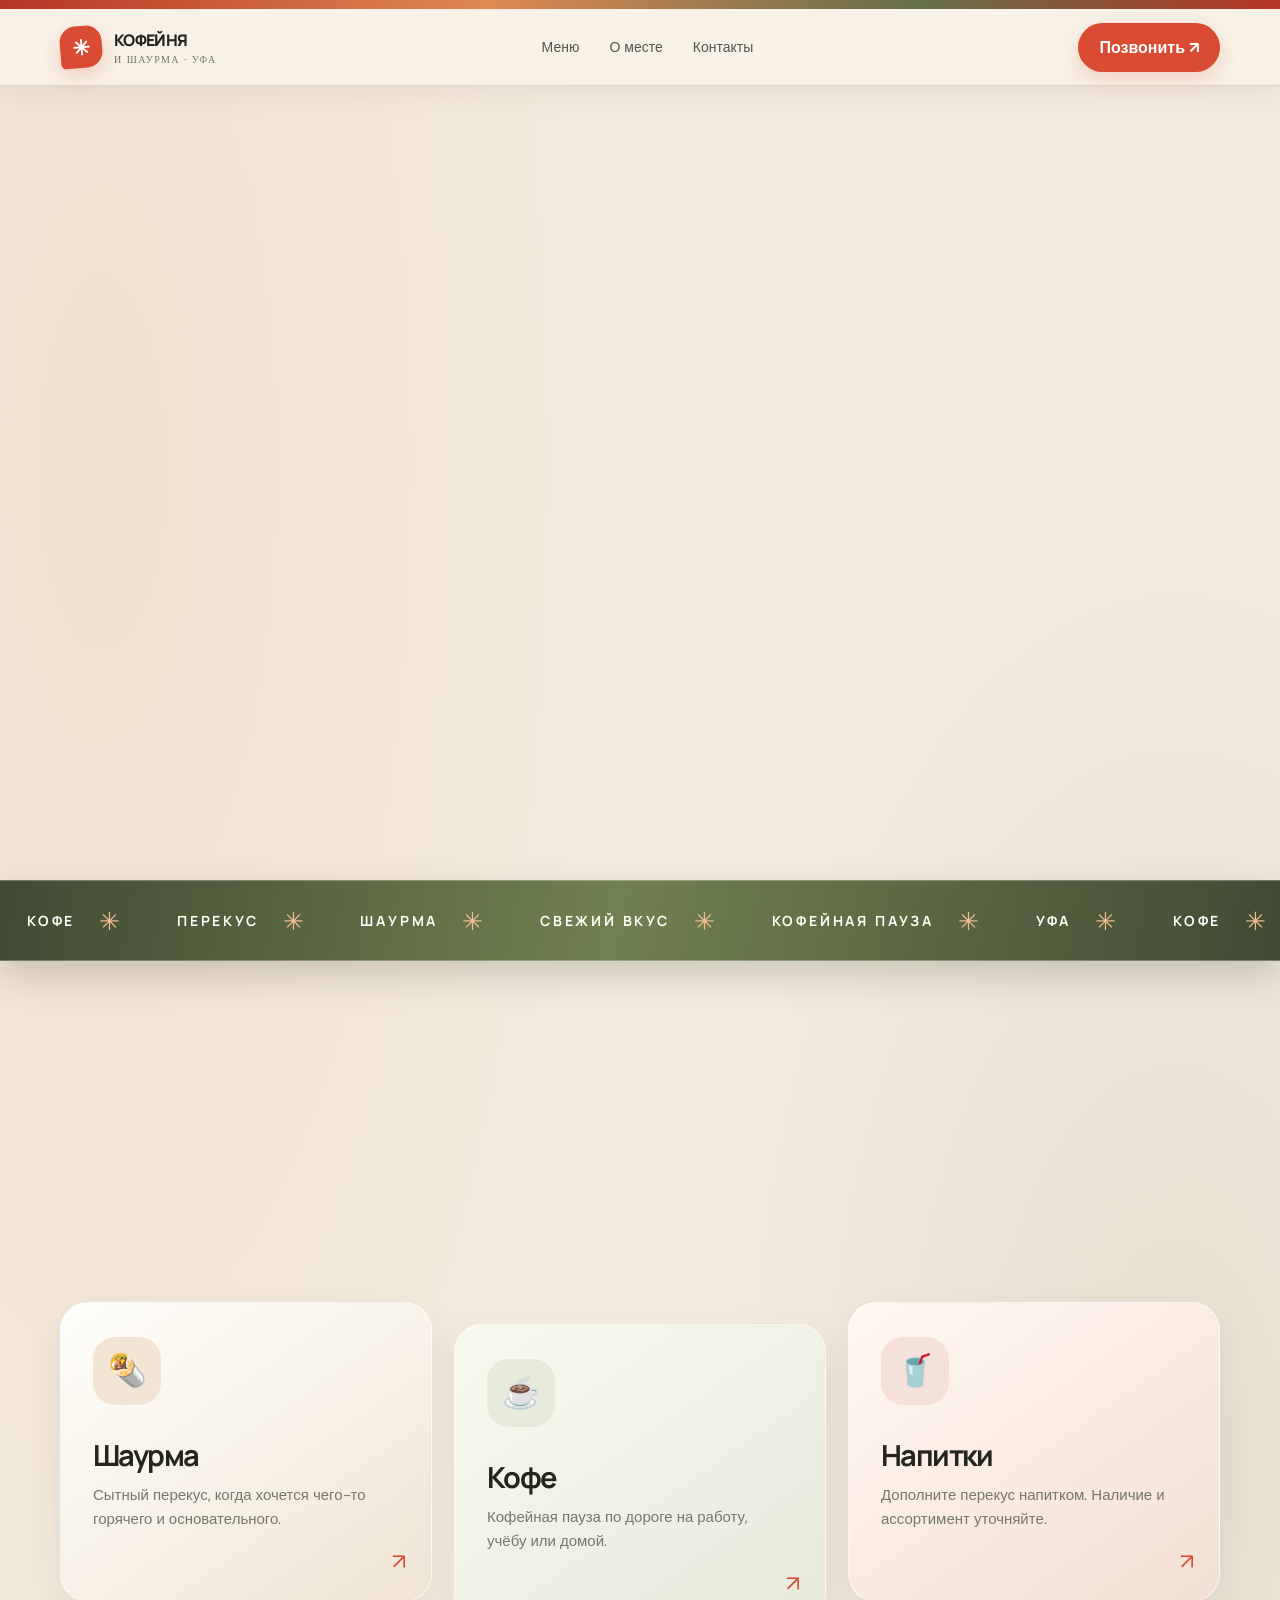
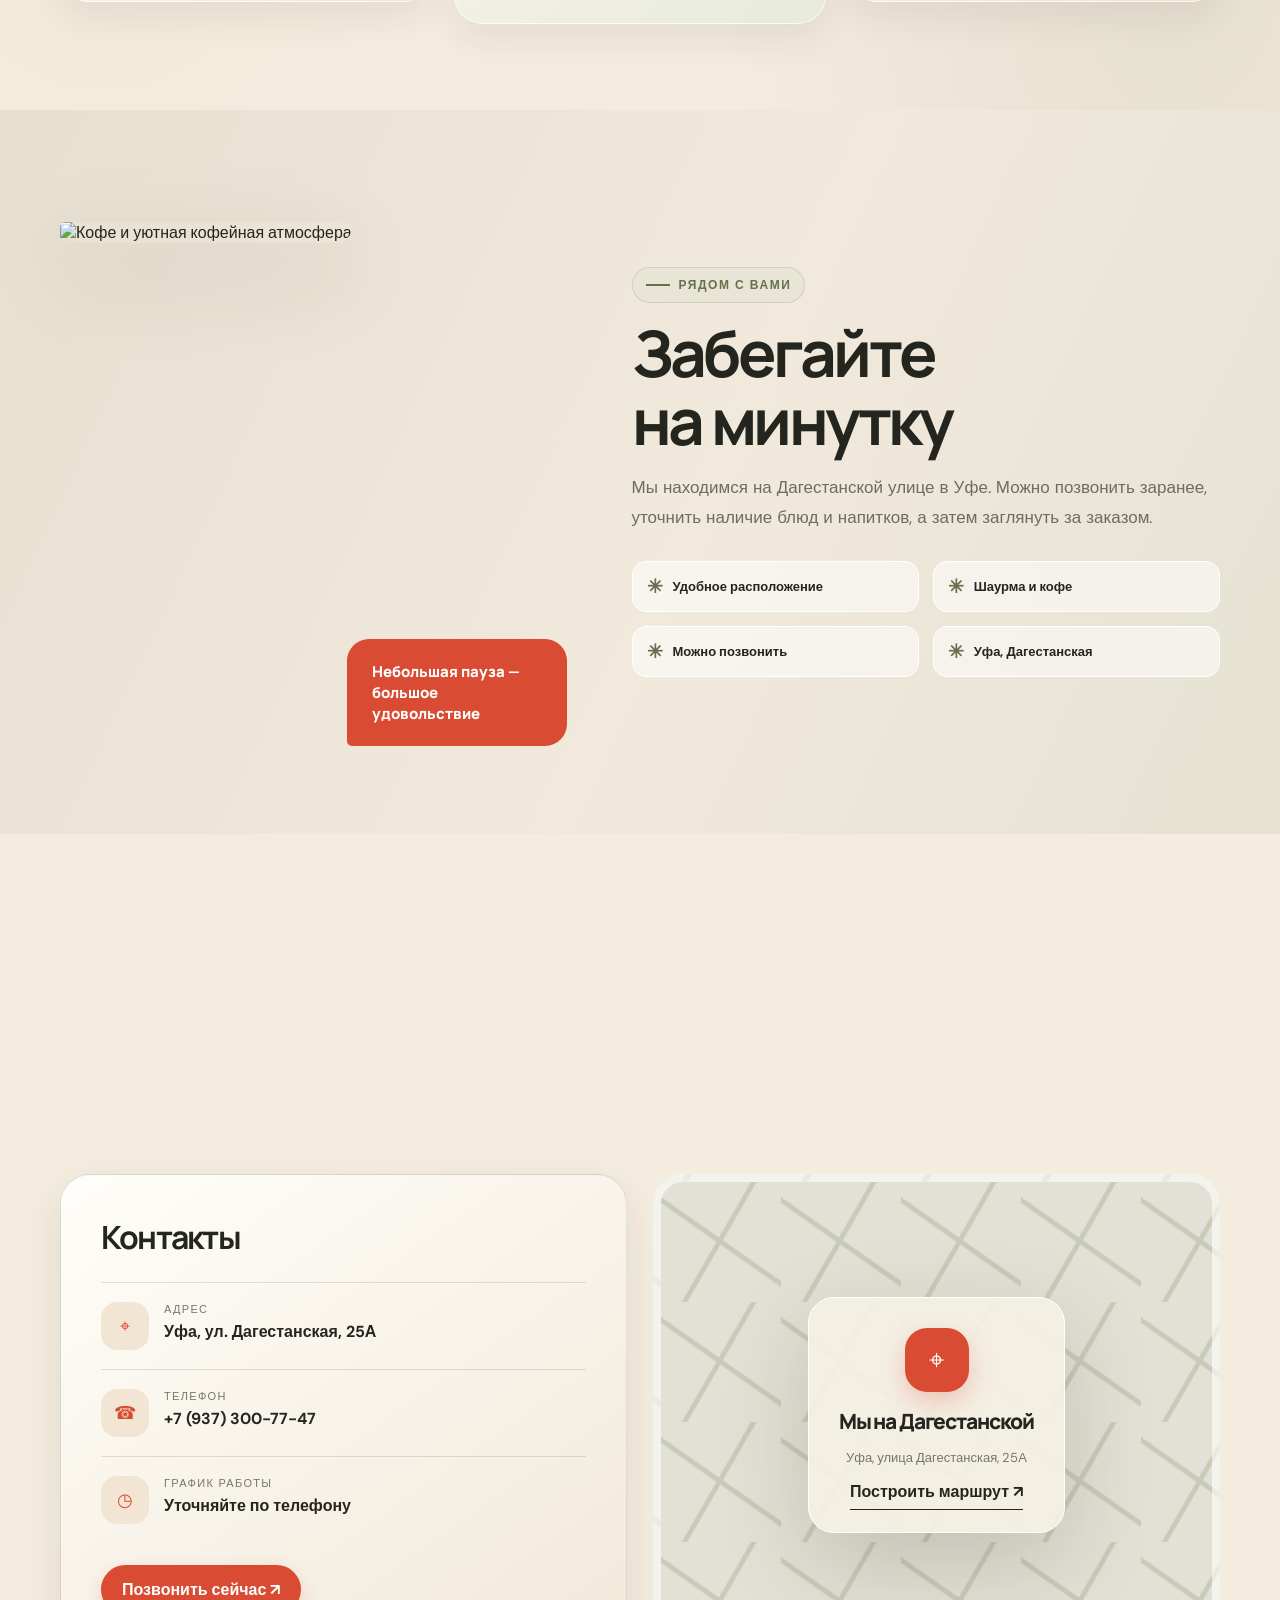
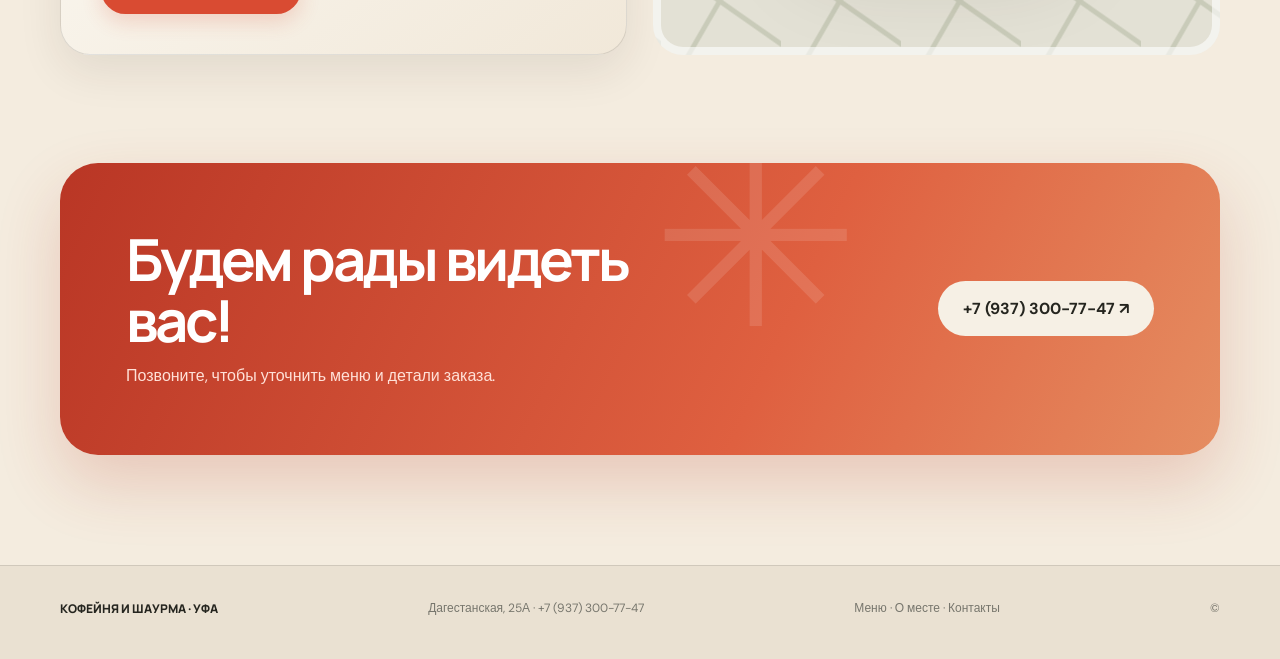
==== commit beb9900d: "Fix ticker markup and retain seamless marquee" ====
--- a/index.html
+++ b/index.html
@@ -54,7 +54,7 @@
         </div>
       </div>
     </section>
-    <div class="ticker" aria-label="Кофе, перекус и шаурма"><div class="ticker-track"><div class="ticker-group"><span>Кофе <b>✳</b></span><span>Перекус <b>✳</b></span><span>Шаурма <b>✳</b></span><span>Свежий вкус <b>✳</b></span><span>Кофейная пауза <b>✳</b></span><span>Уфа <b>✳</b></span></div><div class="ticker-group" aria-hidden="true"><span>Кофе <b>✳</b></span><span>Перекус <b>✳</b></span><span>Шаурма <b>✳</b></span><span>Свежий вкус <b>✳</b></span><span>Кофейная пауза <b>✳</b></span><span>Уфа <b>✳</b></span></div></div></div></div>
+    <div class="ticker" aria-label="Кофе, перекус и шаурма"><div class="ticker-track"><div class="ticker-group"><span>Кофе <b>✳</b></span><span>Перекус <b>✳</b></span><span>Шаурма <b>✳</b></span><span>Свежий вкус <b>✳</b></span><span>Кофейная пауза <b>✳</b></span><span>Уфа <b>✳</b></span></div><div class="ticker-group" aria-hidden="true"><span>Кофе <b>✳</b></span><span>Перекус <b>✳</b></span><span>Шаурма <b>✳</b></span><span>Свежий вкус <b>✳</b></span><span>Кофейная пауза <b>✳</b></span><span>Уфа <b>✳</b></span></div></div></div>
     <section id="menu">
       <div class="wrap">
         <div class="section-head reveal"><div><span class="eyebrow">Что найдёте у нас</span><h2>Для вкусной<br>паузы в дне</h2></div><p>Здесь можно познакомиться с основными направлениями. Актуальное меню и цены лучше уточнить по телефону.</p></div>
--- a/visual-polish.css
+++ b/visual-polish.css
@@ -1,31 +1,70 @@
-/* Visual polish: richer editorial layout without heavy effects */
-:root{--shadow:0 28px 80px rgba(48,38,25,.15)}
-.ticker{position:relative;padding:19px 0;border-top:1px solid rgba(255,255,255,.15);border-bottom:1px solid rgba(255,255,255,.15);background:linear-gradient(105deg,#58613f,#778254 48%,#58613f);box-shadow:0 14px 35px rgba(48,55,33,.13)}
-.ticker:before,.ticker:after{content:"";position:absolute;z-index:2;top:0;bottom:0;width:54px;pointer-events:none}
-.ticker:before{left:0;background:linear-gradient(90deg,#58613f,transparent)}.ticker:after{right:0;background:linear-gradient(270deg,#58613f,transparent)}
-.ticker-track{width:max-content;display:flex;justify-content:flex-start;align-items:center;gap:46px;padding-left:28px;will-change:transform;animation:coffee-marquee 54s linear infinite}
-.ticker-track span{font-size:13px;letter-spacing:.18em;gap:24px}.ticker-track b{color:#f3c7a6;font-size:22px;font-weight:500}
-.ticker:hover .ticker-track{animation-play-state:paused}
+/* Bold editorial refresh */
+:root{--shadow:0 30px 90px rgba(48,38,25,.18)}
+body{background:#f4ecdf;background-image:radial-gradient(ellipse at 8% 12%,rgba(226,177,128,.18),transparent 30%),radial-gradient(ellipse at 92% 38%,rgba(102,112,75,.10),transparent 28%)}
+.topline{height:9px;background:linear-gradient(90deg,#b93625 0%,#e28b54 38%,#66704b 72%,#b93625 100%)}
+header{background:rgba(248,242,231,.94);box-shadow:0 8px 28px rgba(52,42,27,.07)}
+.brandmark{border-radius:16px 16px 16px 5px;transform:rotate(-5deg)}
+.hero{padding-top:88px;padding-bottom:96px}
+.hero-grid{gap:66px}
+h1{font-size:clamp(54px,7vw,92px);line-height:.94;max-width:680px}
+h1 em{display:inline-block;text-shadow:3px 4px 0 rgba(217,75,50,.12)}
+.eyebrow{padding:9px 13px;border-radius:999px;background:#e8e5d6;border:1px solid rgba(102,112,75,.18);letter-spacing:.13em}
+.hero .lead{font-size:19px;max-width:510px}
+.hero-art{min-height:570px}
+.hero-photo{inset:0 30px 35px 20px;border-radius:48% 48% 30px 30px;transform:rotate(1.5deg)}
+.hero-photo img{filter:saturate(1.12) contrast(1.04)}
+.stamp{width:136px;height:136px;right:-5px;top:24px;font-size:13px;border:7px solid #f4ecdf;outline:1px solid #66704b}
+.scribble{width:145px;height:145px;left:-18px;bottom:0;background:#f8f1e4eF;border:2px dashed #d94b3280}
+.ticker{position:relative;padding:22px 0!important;overflow:hidden;background:linear-gradient(100deg,#414a32,#718052 48%,#414a32);box-shadow:0 15px 38px rgba(48,55,33,.2);border-block:1px solid #ffffff44}
+.ticker-track{width:max-content!important;display:flex!important;justify-content:flex-start!important;align-items:center!important;gap:0!important;padding:0!important;will-change:transform;animation:coffee-marquee 58s linear infinite!important}
+.ticker-group{display:flex;align-items:center;gap:54px;padding:0 27px;flex:none}
+.ticker-track span{font-size:14px;letter-spacing:.2em;gap:24px;color:#fffdf8}
+.ticker-track b{color:#f4bd91;font-size:25px;font-weight:500}
 @keyframes coffee-marquee{from{transform:translate3d(0,0,0)}to{transform:translate3d(-50%,0,0)}}
-.hero{position:relative}.hero:before{content:"";position:absolute;width:420px;height:420px;left:-290px;top:35px;border:1px solid #d94b3220;border-radius:50%;box-shadow:0 0 0 28px #d94b3208,0 0 0 58px #d94b3206;pointer-events:none}
-.hero-art:before{content:"";position:absolute;inset:4% 2% 2% 10%;border-radius:48% 48% 28px 28px;background:linear-gradient(145deg,#e4d7bf,#f1e7d5);transform:rotate(5deg);box-shadow:inset 0 0 0 1px #fff8;z-index:-1}
-.hero-photo{box-shadow:0 34px 90px rgba(56,40,22,.2),0 0 0 9px rgba(255,253,248,.5)}
-.stamp{outline:1px solid rgba(255,255,255,.45);outline-offset:-7px}
-.scribble{background:rgba(246,240,229,.75);backdrop-filter:blur(8px)}
-.menu-card{min-height:260px;padding:30px;background:linear-gradient(145deg,#fffdf8,#f4ecdf);box-shadow:0 8px 26px rgba(48,38,25,.045)}
-.menu-card:after{content:"";position:absolute;width:150px;height:150px;right:-68px;top:-68px;border-radius:50%;background:radial-gradient(circle,#d94b3214,transparent 70%);transition:transform .5s}
-.menu-card:hover:after{transform:scale(1.7)}
-.menu-icon{box-shadow:inset 0 0 0 1px rgba(255,255,255,.7),0 8px 20px rgba(48,38,25,.08)}
-.section-head{position:relative}.section-head:after{content:"";height:1px;flex:1;max-width:90px;background:linear-gradient(90deg,#d94b3266,transparent);margin:0 0 8px}
-.story{position:relative;overflow:hidden;background:linear-gradient(125deg,#ebe4d7,#f0e9dd 60%,#e6dfd0)}
-.story:after{content:"";position:absolute;width:360px;height:360px;right:-190px;top:-150px;border:1px solid #66704b22;border-radius:50%;box-shadow:0 0 0 24px #66704b08,0 0 0 50px #66704b06;pointer-events:none}
-.story-visual img{box-shadow:0 30px 70px rgba(48,38,25,.2),0 0 0 8px rgba(255,253,248,.58)}
-.story-tag{box-shadow:0 15px 34px #b9362538;transform:rotate(2deg)}
-.visit-card{box-shadow:0 10px 32px rgba(48,38,25,.05);background:linear-gradient(145deg,#fffdf8,#f8f2e8)}
-.map-card{box-shadow:inset 0 0 0 1px #fff9,0 18px 45px rgba(48,38,25,.08)}
-.final-cta .cta-panel{box-shadow:0 25px 65px rgba(48,38,25,.13)}
-footer{position:relative}footer:before{content:"";position:absolute;top:0;left:0;right:0;height:3px;background:linear-gradient(90deg,var(--tomato),#e6b07f,var(--olive))}
-.food-stage{box-shadow:0 30px 90px rgba(48,38,25,.17),inset 0 0 0 1px #fff8}
-.food-info{position:relative}.food-info:before{content:"";position:absolute;z-index:-1;left:-28px;top:0;width:210px;height:210px;border-radius:50%;background:radial-gradient(circle,#e5d7c222,transparent 70%)}
-@media(max-width:700px){.ticker-track{gap:30px;animation-duration:44s}.ticker:before,.ticker:after{width:24px}.section-head:after{display:none}.hero:before{display:none}}
+.ticker:hover .ticker-track{animation-play-state:running!important}
+section{padding:108px 0}
+.section-head{margin-bottom:48px}
+.section-head h2{font-size:clamp(40px,5vw,64px)}
+.section-head p{font-size:15px;max-width:390px}
+.menu-grid{gap:22px}
+.menu-card{min-height:300px;padding:34px 32px;border-radius:28px;background:linear-gradient(145deg,#fffefa,#f0e5d5);box-shadow:0 15px 38px rgba(48,38,25,.08);border:1px solid #fff9}
+.menu-card:nth-child(2){transform:translateY(22px);background:linear-gradient(145deg,#f9f8ed,#e8eadc)}
+.menu-card:nth-child(3){background:linear-gradient(145deg,#fff8f1,#f3dfd3)}
+.menu-card:hover{transform:translateY(-8px) rotate(-.5deg);box-shadow:0 25px 55px rgba(48,38,25,.14)}
+.menu-icon{width:68px;height:68px;border-radius:22px;font-size:31px}
+.menu-card h3{font-size:29px;margin-top:30px}
+.menu-card p{font-size:15px;max-width:290px}
+.story{padding:112px 0;background:linear-gradient(115deg,#e7dfd0,#f1e9dc 55%,#e5e2d2)}
+.story-grid{gap:90px}
+.story-visual{height:500px}
+.story-visual img{border-radius:34px 34px 110px 34px}
+.story-tag{right:-25px;bottom:-24px;padding:22px 25px;max-width:220px;border-radius:22px 22px 22px 5px}
+.story-copy h2{font-size:clamp(42px,5vw,64px)}
+.story-copy p{font-size:17px}
+.feature{padding:12px 14px;border-radius:14px;background:#fff8;border:1px solid #fff}
+.visit-grid{gap:26px}
+.visit-card{padding:40px;border-radius:30px;background:linear-gradient(145deg,#fffefa,#f1e8d9);box-shadow:0 16px 45px rgba(48,38,25,.09)}
+.visit-card h3{font-size:32px}
+.contact-line{padding:19px 0}
+.contact-icon{width:48px;height:48px;border-radius:16px;font-size:18px}
+.map-card{border:8px solid #fff9;border-radius:30px;min-height:390px}
+.map-inner{border-radius:26px;padding:30px}
+.final-cta{padding-bottom:110px}
+.cta-panel{border-radius:38px;padding:66px;background:linear-gradient(115deg,#b93625,#df6040 62%,#e58d61);box-shadow:0 28px 65px rgba(185,54,37,.2)}
+.cta-panel h2{font-size:clamp(38px,5vw,58px)}
+.cta-panel .btn{padding:17px 25px}
+footer{padding:34px 0 42px;background:#eae1d2}
+.food-showcase{padding-top:60px;padding-bottom:100px}
+.food-heading h2{font-size:clamp(46px,6vw,72px)}
+.food-stage{height:590px;border-radius:36px;background:radial-gradient(ellipse at 50% 35%,#fff9ec 0,#e9d8bd 58%,#c9ad88 100%);box-shadow:0 35px 95px rgba(48,38,25,.2),inset 0 0 0 8px #fff5}
+.food-stage:before{content:"";position:absolute;inset:18px;border:1px solid #ffffff88;border-radius:25px;pointer-events:none;z-index:1}
+.food-stage canvas{position:relative;z-index:0}
+.food-info{padding:28px 30px;border-radius:28px;background:linear-gradient(145deg,#fffdf8,#f0e7d8);border:1px solid #fff;box-shadow:0 18px 50px rgba(48,38,25,.08)}
+.food-options button{padding:20px 8px}
+.food-options button.is-active{background:#f4e5d7;border-radius:12px}
+.stage-status{position:absolute;z-index:3;inset:0;display:grid;place-items:center;padding:35px;text-align:center;color:#514634;font-weight:700;background:radial-gradient(ellipse at center,#fff9edee,#e8d9c4e8);pointer-events:none}
+.stage-status[hidden]{display:none}
+.stage-status span{display:block;font-size:12px;font-weight:500;color:#777064;margin-top:9px;line-height:1.6}
+@media(max-width:850px){.hero{padding-top:55px;padding-bottom:65px}.hero-art{min-height:470px}.story-grid{gap:55px}.menu-card:nth-child(2){transform:none}.food-stage{height:500px}}
+@media(max-width:540px){section{padding:72px 0}.hero{padding-top:42px}.hero-art{min-height:360px}.hero-photo{inset:0 18px 20px 12px}.stamp{width:100px;height:100px;font-size:10px;border-width:5px}.scribble{width:95px;height:95px;font-size:26px}.ticker{padding:18px 0!important}.ticker-group{gap:32px;padding:0 17px}.ticker-track span{font-size:12px}.menu-card{min-height:230px}.story{padding:75px 0}.story-visual{height:320px}.story-tag{right:-10px;bottom:-15px}.visit-card{padding:27px}.map-card{min-height:330px}.cta-panel{padding:36px 26px;border-radius:28px}.food-stage{height:390px;border-radius:24px}.food-stage:before{inset:10px;border-radius:17px}.food-info{padding:24px 20px}}
 @media(prefers-reduced-motion:reduce){.ticker-track{animation:none!important;transform:none!important}}
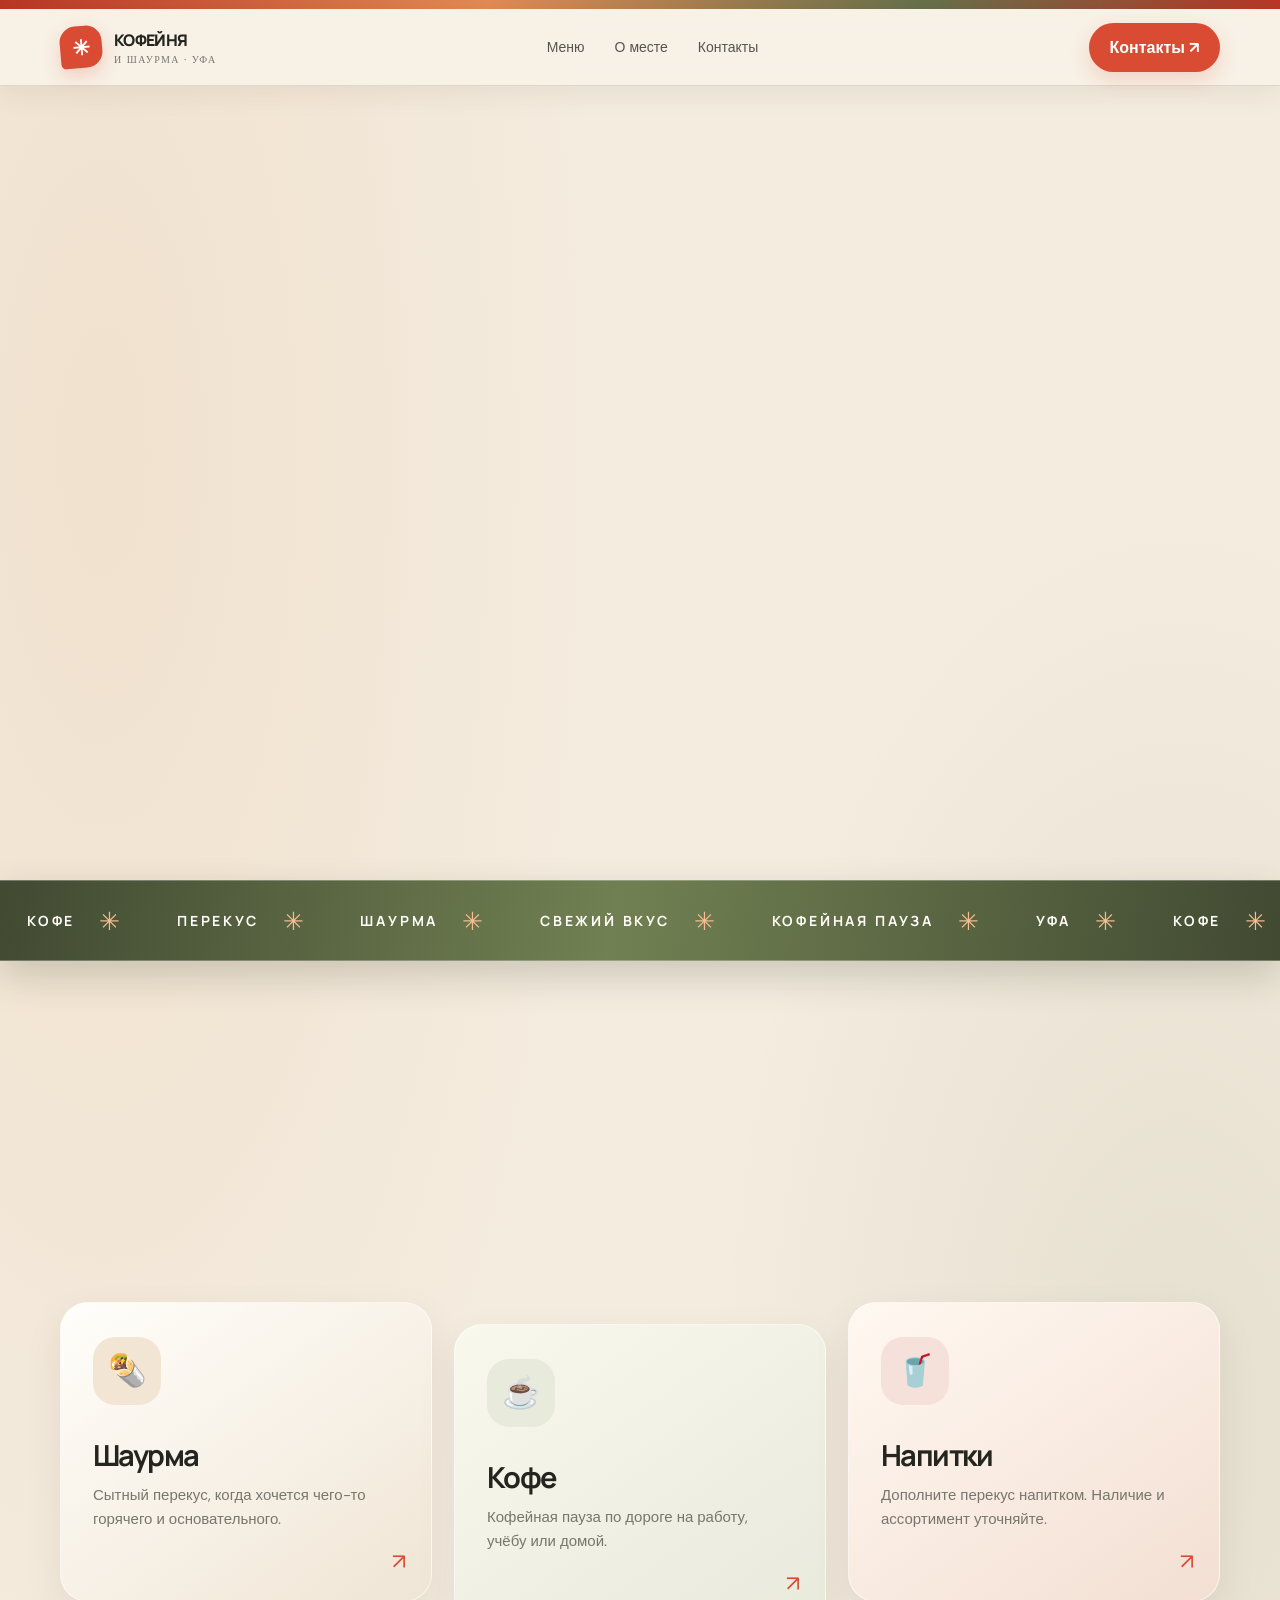
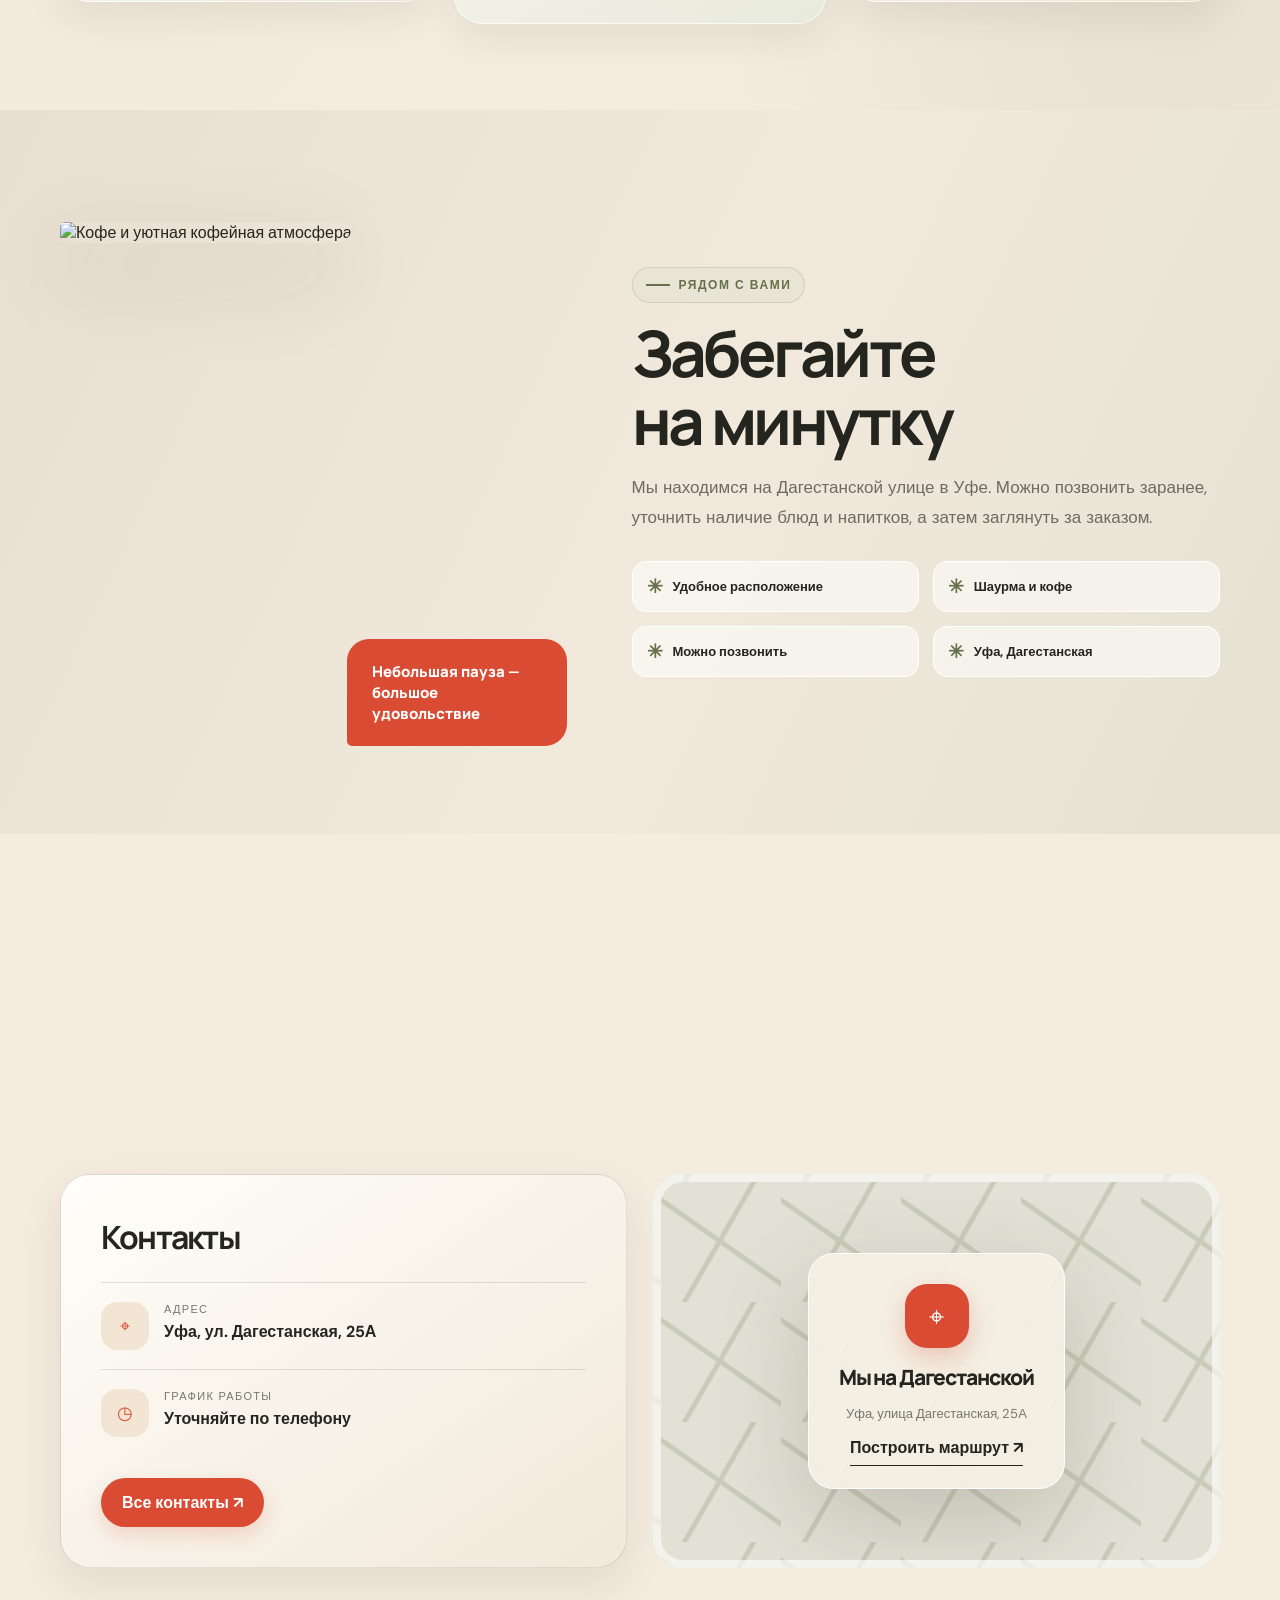
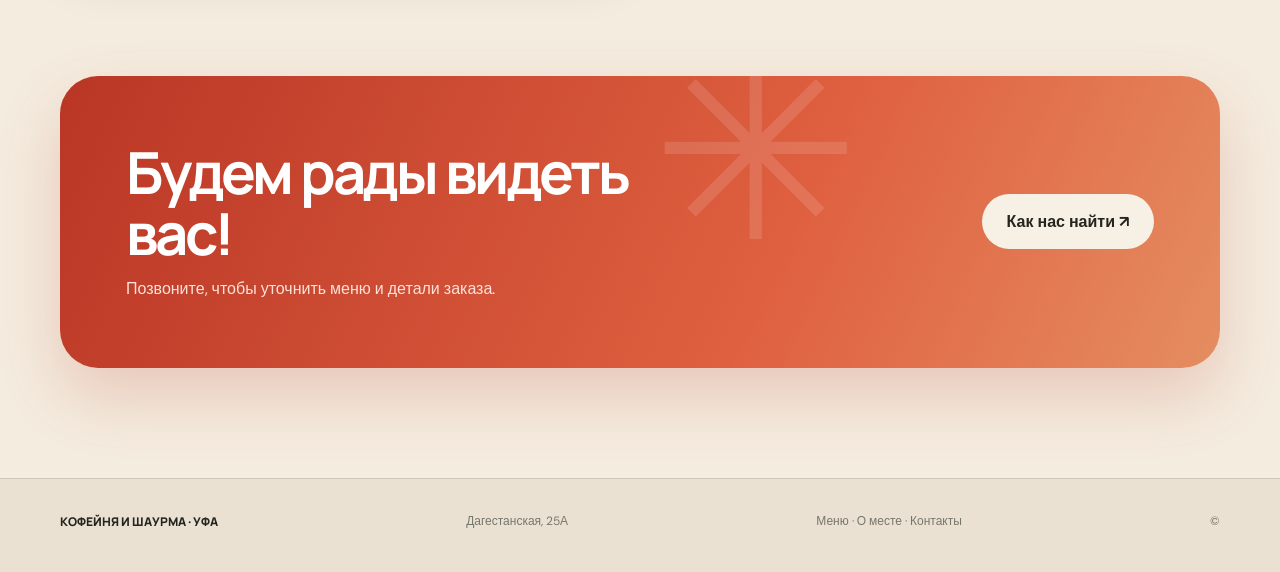
==== commit 96de87e4: "Keep phone number only on contacts page" ====
--- a/index.html
+++ b/index.html
@@ -35,7 +35,7 @@
     <div class="wrap nav">
       <a class="brand" href="#top" aria-label="На главную"><span class="brandmark">✳</span><span>КОФЕЙНЯ<br><small>и шаурма · Уфа</small></span></a>
       <nav class="links" aria-label="Основная навигация"><a href="menu.html">Меню</a><a href="about.html">О месте</a><a href="contacts.html">Контакты</a></nav>
-      <a class="nav-cta" href="tel:+79373007747">Позвонить ↗</a>
+      <a class="nav-cta" href="contacts.html">Контакты ↗</a>
     </div>
   </header>
   <main id="top">
@@ -45,7 +45,7 @@
           <span class="eyebrow">Уфа · Дагестанская, 25А</span>
           <h1>Горячая шаурма.<br><em>Любимый</em> кофе.</h1>
           <p class="lead">Место, куда можно заглянуть за сытным перекусом и чашкой кофе. Заглядывайте по пути — будем рады вам.</p>
-          <div class="hero-actions"><a class="btn" href="tel:+79373007747">Связаться с нами <span>↗</span></a><a class="text-link" href="#contacts">Как нас найти</a></div>
+          <div class="hero-actions"><a class="btn" href="contacts.html">Связаться с нами <span>↗</span></a><a class="text-link" href="#contacts">Как нас найти</a></div>
           <div class="hero-note"><span></span> Дагестанская улица, 25А · Уфа</div>
         </div>
         <div class="hero-art reveal">
@@ -77,17 +77,17 @@
         <div class="visit-grid">
           <div class="visit-card reveal"><h3>Контакты</h3>
             <div class="contact-line"><div class="contact-icon">⌖</div><div><small>Адрес</small><strong>Уфа, ул. Дагестанская, 25А</strong></div></div>
-            <div class="contact-line"><div class="contact-icon">☎</div><div><small>Телефон</small><strong><a href="tel:+79373007747">+7 (937) 300-77-47</a></strong></div></div>
+            
             <div class="contact-line"><div class="contact-icon">◷</div><div><small>График работы</small><strong>Уточняйте по телефону</strong></div></div>
-            <a class="btn" style="margin-top:22px" href="tel:+79373007747">Позвонить сейчас ↗</a>
+            <a class="btn" style="margin-top:22px" href="contacts.html">Все контакты ↗</a>
           </div>
           <div class="map-card reveal"><div class="map-inner"><div class="map-pin">⌖</div><h3 style="margin:0;font:800 21px Manrope">Мы на Дагестанской</h3><p>Уфа, улица Дагестанская, 25А</p><a class="text-link" href="https://yandex.ru/maps/?text=%D0%A3%D1%84%D0%B0%2C%20%D1%83%D0%BB%D0%B8%D1%86%D0%B0%20%D0%94%D0%B0%D0%B3%D0%B5%D1%81%D1%82%D0%B0%D0%BD%D1%81%D0%BA%D0%B0%D1%8F%2C%2025%D0%90" target="_blank" rel="noopener">Построить маршрут ↗</a></div></div>
         </div>
       </div>
     </section>
-    <div class="final-cta"><div class="wrap"><div class="cta-panel reveal"><div><h2>Будем рады видеть вас!</h2><p>Позвоните, чтобы уточнить меню и детали заказа.</p></div><a class="btn" href="tel:+79373007747">+7 (937) 300-77-47 ↗</a></div></div></div>
+    <div class="final-cta"><div class="wrap"><div class="cta-panel reveal"><div><h2>Будем рады видеть вас!</h2><p>Позвоните, чтобы уточнить меню и детали заказа.</p></div><a class="btn" href="contacts.html">Как нас найти ↗</a></div></div></div>
   </main>
-  <footer><div class="wrap footer-row"><div class="footer-brand">КОФЕЙНЯ И ШАУРМА · УФА</div><div>Дагестанская, 25А · <a href="tel:+79373007747">+7 (937) 300-77-47</a></div><div><a href="menu.html">Меню</a> · <a href="about.html">О месте</a> · <a href="contacts.html">Контакты</a></div><div>© <span id="year"></span></div></div></footer>
+  <footer><div class="wrap footer-row"><div class="footer-brand">КОФЕЙНЯ И ШАУРМА · УФА</div><div>Дагестанская, 25А</div><div><a href="menu.html">Меню</a> · <a href="about.html">О месте</a> · <a href="contacts.html">Контакты</a></div><div>© <span id="year"></span></div></div></footer>
   <script>
     document.getElementById('year').textContent = new Date().getFullYear();
     if (!('IntersectionObserver' in window)) document.querySelectorAll('.reveal').forEach(el=>el.classList.add('visible'));
--- a/visual-polish.css
+++ b/visual-polish.css
@@ -67,4 +67,4 @@
 .stage-status span{display:block;font-size:12px;font-weight:500;color:#777064;margin-top:9px;line-height:1.6}
 @media(max-width:850px){.hero{padding-top:55px;padding-bottom:65px}.hero-art{min-height:470px}.story-grid{gap:55px}.menu-card:nth-child(2){transform:none}.food-stage{height:500px}}
 @media(max-width:540px){section{padding:72px 0}.hero{padding-top:42px}.hero-art{min-height:360px}.hero-photo{inset:0 18px 20px 12px}.stamp{width:100px;height:100px;font-size:10px;border-width:5px}.scribble{width:95px;height:95px;font-size:26px}.ticker{padding:18px 0!important}.ticker-group{gap:32px;padding:0 17px}.ticker-track span{font-size:12px}.menu-card{min-height:230px}.story{padding:75px 0}.story-visual{height:320px}.story-tag{right:-10px;bottom:-15px}.visit-card{padding:27px}.map-card{min-height:330px}.cta-panel{padding:36px 26px;border-radius:28px}.food-stage{height:390px;border-radius:24px}.food-stage:before{inset:10px;border-radius:17px}.food-info{padding:24px 20px}}
-@media(prefers-reduced-motion:reduce){.ticker-track{animation:none!important;transform:none!important}}
+@media(prefers-reduced-motion:reduce){.ticker-track{animation:coffee-marquee 58s linear infinite!important;transform:none}}
